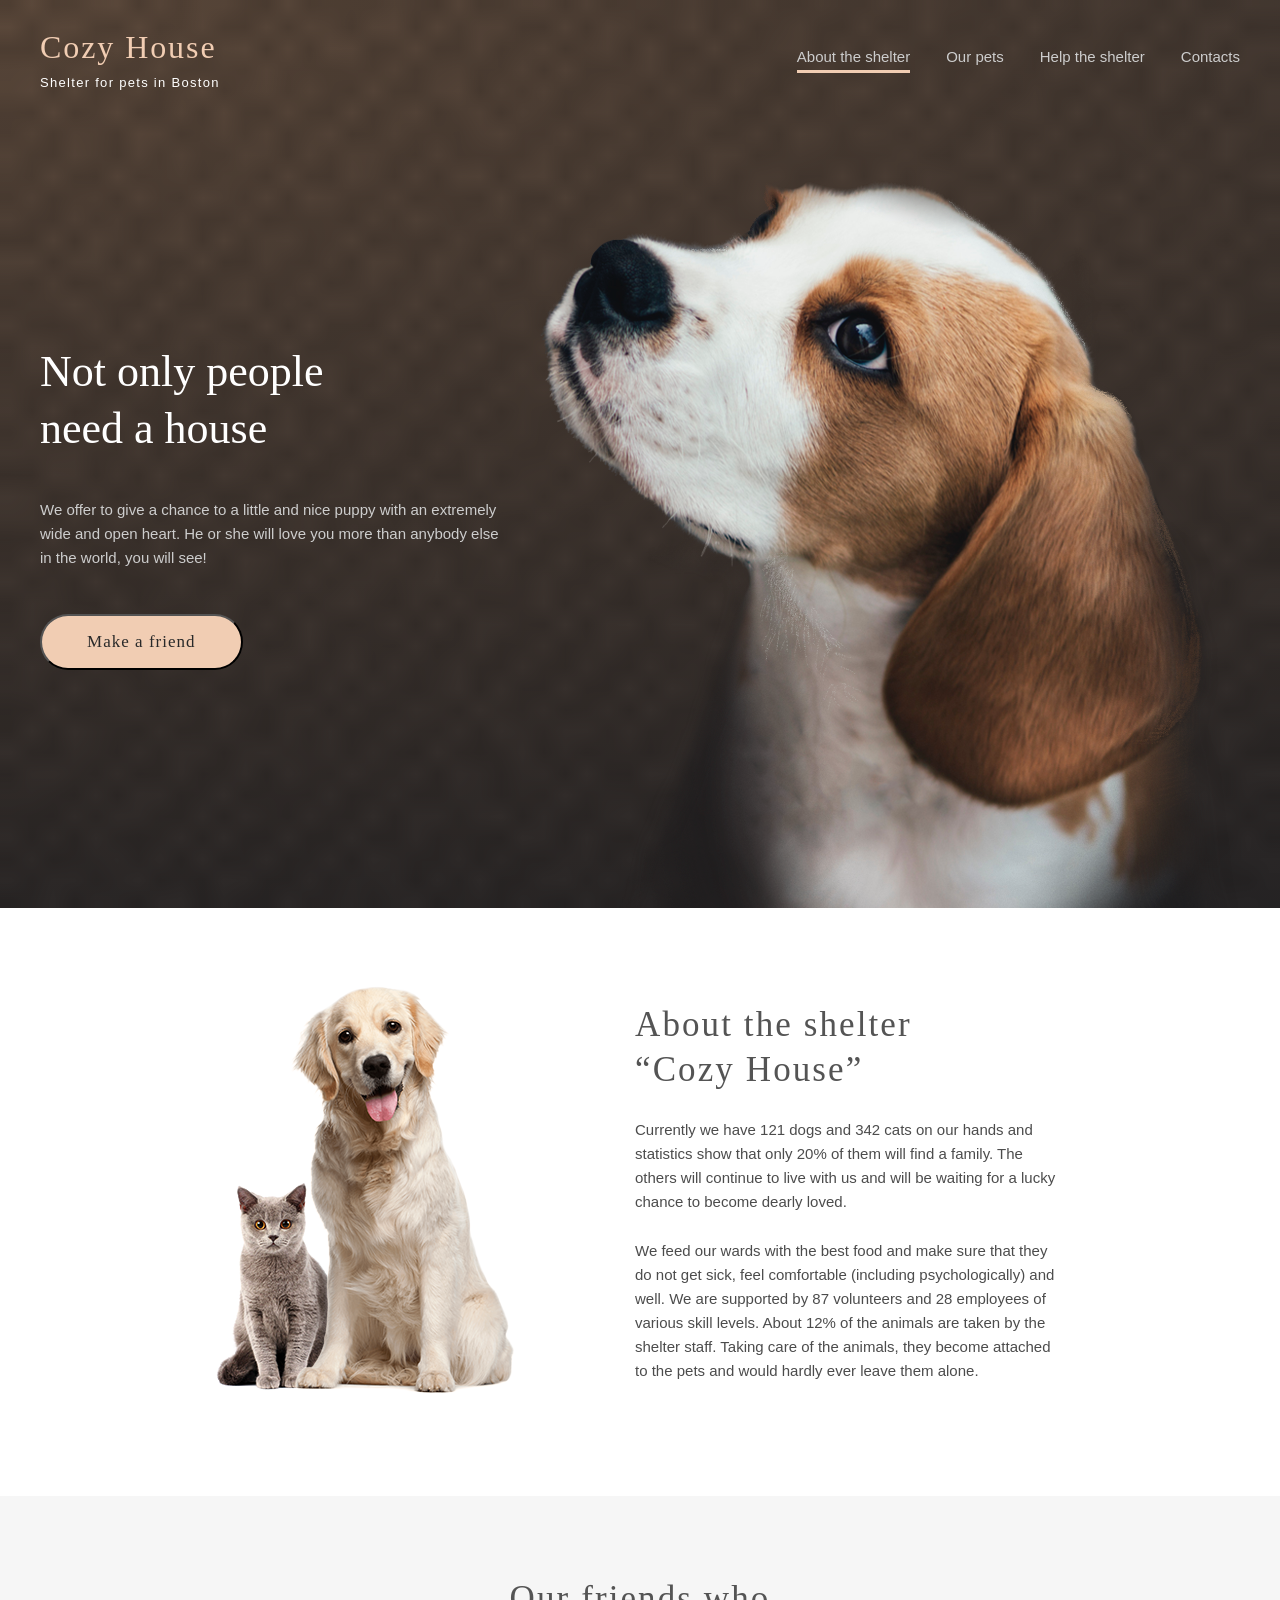
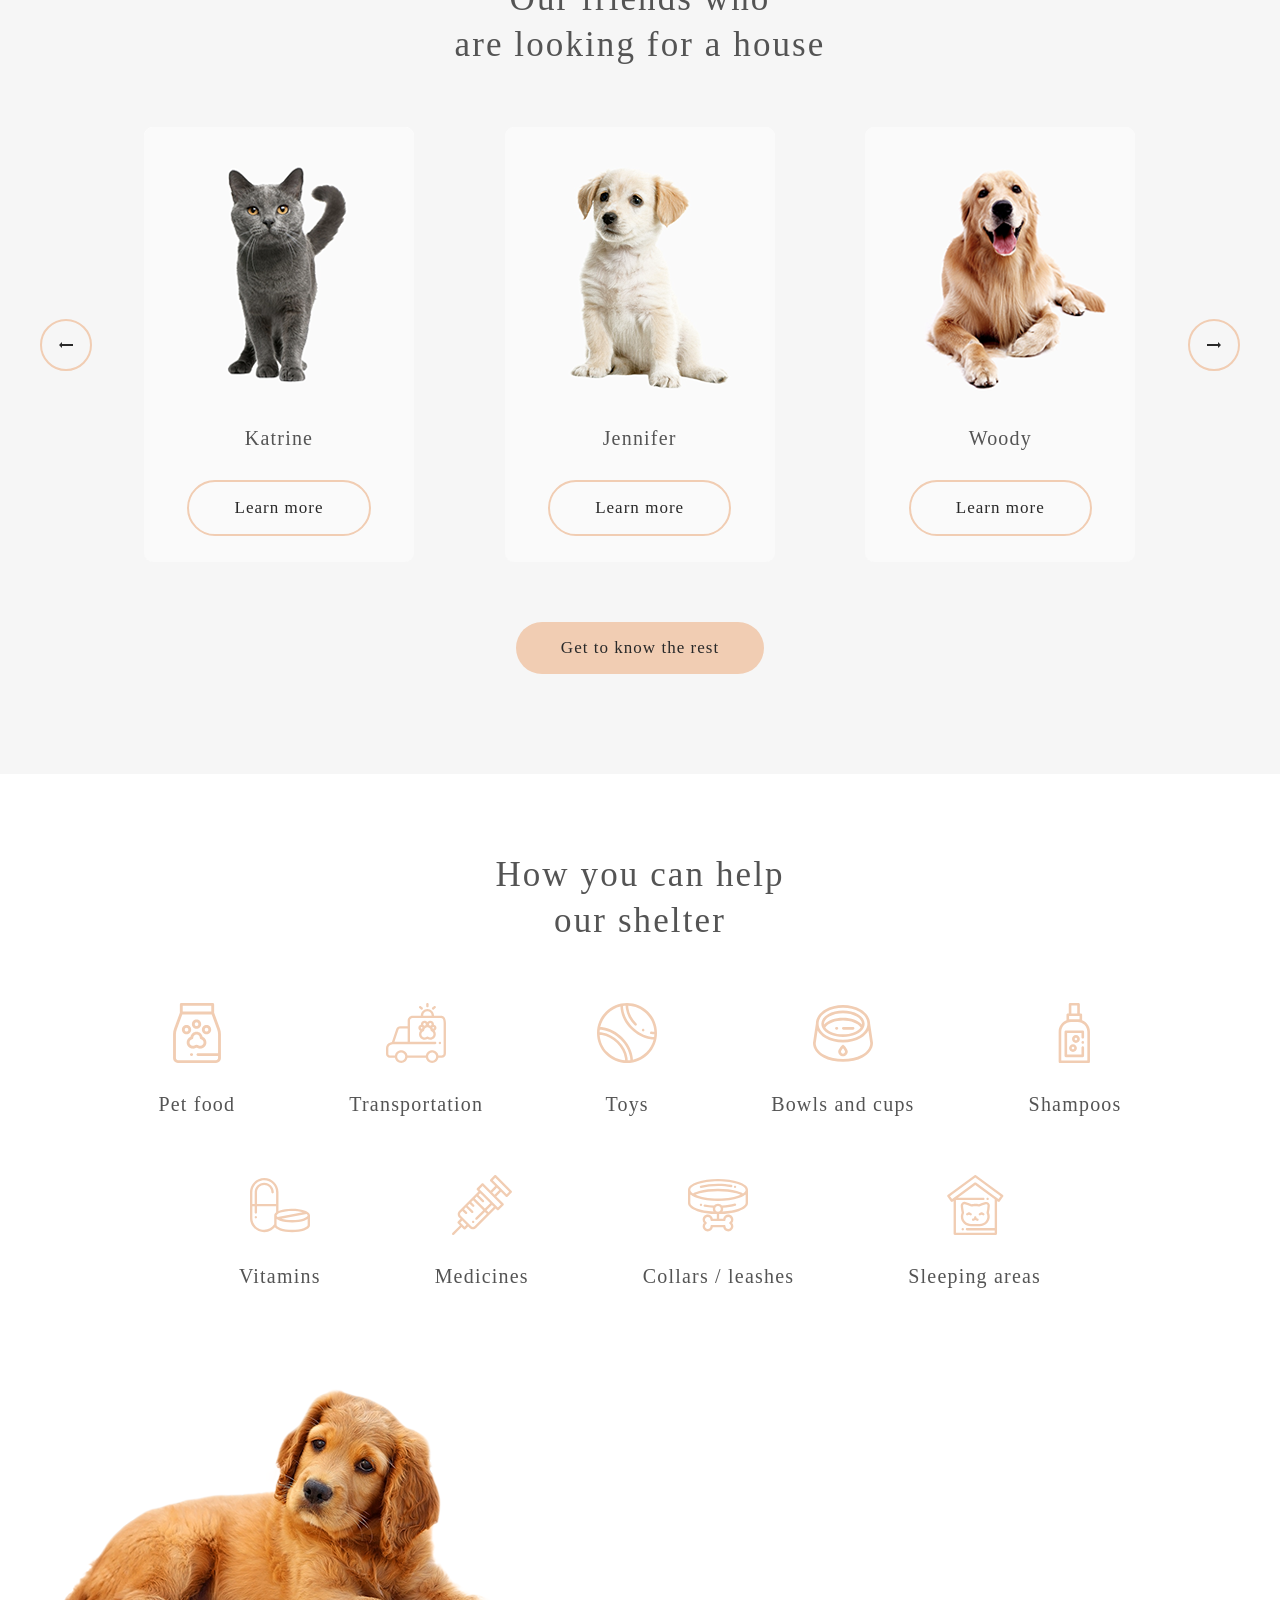
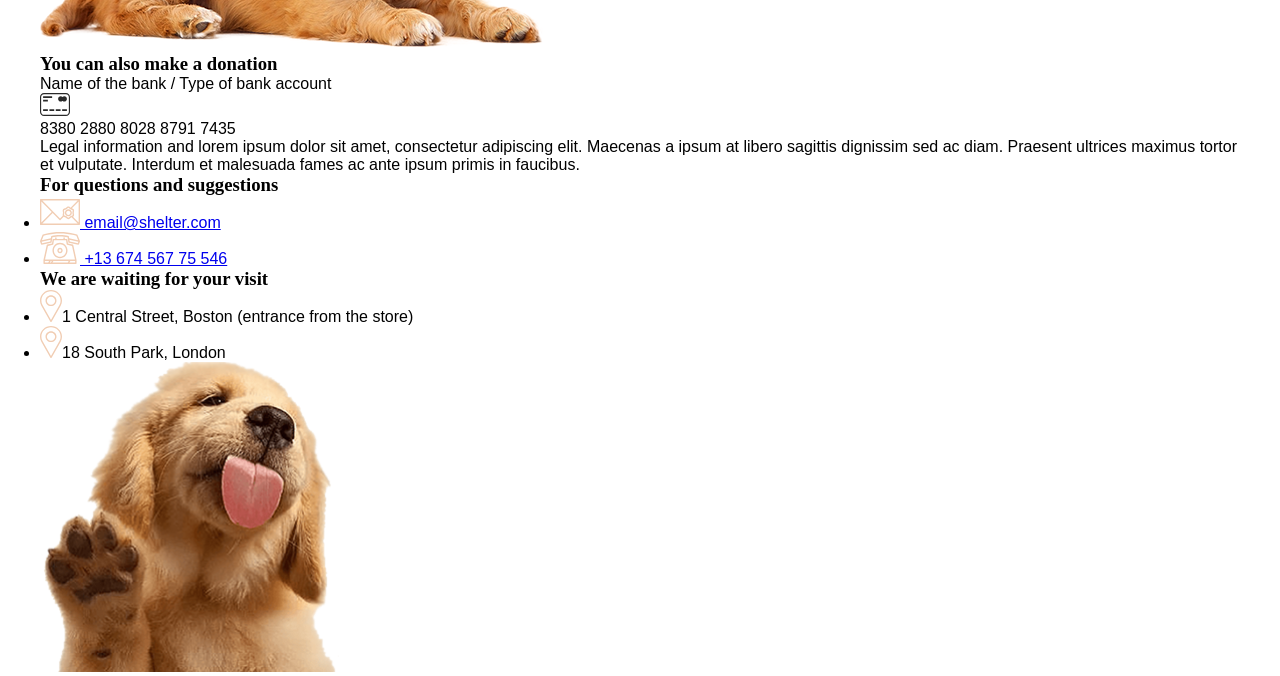
==== shelter/index.html @ 481d8d85 "style: add help style" ====
<!DOCTYPE html>
<html lang="en">
<head>
    <meta charset="UTF-8">
    <meta name="viewport" content="width=device-width, initial-scale=1.0">
    <link rel="stylesheet" href="styles/main.css">
    <title>Shelter</title>
</head>
<body>
    <main class="main">
        <section class="hero" id="hero">
            <header class="header">
                <div class="container">
                    <nav class="menu">
                        <div class="menu__container">
                            <div class="logo__container">
                                <p class="logo__title">Cozy House</p>
                                <p class="logo__subtitle">Shelter for pets in Boston</p>
                            </div>
                            <ul class="menu__list">
                                <li><a href="#about" class="menu__list-active">About the shelter</a></li>
                                <li><a href="pets.html">Our pets</a></li>
                                <li><a href="#help">Help the shelter</a></li>
                                <li><a href="#contacts">Contacts</a></li>
                            </ul>
                        </div>
                    </nav>
                </div>
            </header>
            <div class="container">
                <div class="hero__content">
                    <div class="hero__description">
                        <div class="hero__wrapper">
                            <h1 class="hero__title">Not only people need a house</h1>
                            <p class="hero__subheading">We offer to give a chance to a little and nice puppy with an extremely wide and open heart. 
                                He or she will love you more than anybody else in the world, you will see!
                            </p>
                            <button class="btn btn__primary btn__hero">Make a friend</button>
                        </div>
                    </div>
                    <div class="hero__img-container">
                            <img src="assets/start-screen-puppy.png" alt="Puppy">
                    </div>
                </div>
            </div>
        </section>
        <section class="about" id="about">
            <div class="container">
                <div class="about__content">
                        <div class="about__image-container">
                            <img src="assets/about-pets.png" alt="About the shelter" class="about__image">
                        </div>
                        <div class="about__text-container">
                            <h2 class="about__title">About the shelter “Cozy House”</h2>
                            <p class="about__subheading">Currently we have 121 dogs and 342 cats on our hands and statistics show that only 20% of them will find a family. 
                                The others will continue to live with us and will be waiting for a lucky chance to become dearly loved.
                            </p>
                            <p class="about__subheading">We feed our wards with the best food and make sure that they do not get sick, feel comfortable (including psychologically) and well. We are supported by 87 volunteers and 28 employees of various skill levels. About 12% of the animals are taken by the shelter staff. 
                                Taking care of the animals, they become attached to the pets and would hardly ever leave them alone.
                            </p>
                        </div>
                </div>
            </div>
        </section>
        <section class="pets" id="pets">
            <div class="container">
                <div class="pets__content">
                    <h2 class="pets__title">Our friends who <br> are looking for a house</h2>
                    <div class="pets__slider">
                        <button class="pagination_btn pagination_btn--prev" type="button" aria-label="Previous">
                            <svg width="14" height="6" viewBox="0 0 14 6" fill="none" xmlns="http://www.w3.org/2000/svg">
                                <path d="M14 2V4H3V6L0 3L3 0V2H14Z" fill="currentColor"/>
                            </svg>
                        </button>
                        <div class="cards">
                            <a href="#" class="card">
                                <img src="assets/pets-katrine.png" alt="Cat 1" class="card__image">
                                <p class="card__name">Katrine</p>
                                <span class="btn btn__secondary">Learn more</span>
                            </a>
                            <a href="#" class="card">
                                <img src="assets/pets-jennifer.png" alt="Dog 1" class="card__image">
                                <p class="card__name">Jennifer</p>
                                <span class="btn btn__secondary">Learn more</span>
                            </a>
                            <a href="#" class="card">
                                <img src="assets/pets-woody.png" alt="Dog 2" class="card__image">
                                <p class="card__name">Woody</p>
                                <span class="btn btn__secondary">Learn more</span>
                            </a>
                        </div> 
                        <button class="pagination_btn pagination_btn--next" type="button" aria-label="Next">
                            <svg width="14" height="6" viewBox="0 0 14 6" fill="none" xmlns="http://www.w3.org/2000/svg" style="transform: rotate(180deg);">
                                <path d="M14 2V4H3V6L0 3L3 0V2H14Z" fill="currentColor"/>
                            </svg>
                        </button>
                    </div>
                    <a class="btn btn__primary" href="pets.html">Get to know the rest</a>
                </div>
            </div>
        </section>
        <section class="help" id="help">
            <div class="container">
                <h2 class="help__title">How you can help our shelter</h2>
                <ul class="help__list">
                    <li class="help__icons-item">
                        <img src="assets/icons/icon-pet-food.svg" alt="" class="help_icon">
                        <p class="icon__text">Pet food</p>
                    </li>
                    <li class="help__icons-item">
                        <img src="assets/icons/icon-transportation.svg" alt="" class="help_icon">
                        <p class="icon__text">Transportation</p>
                    </li>
                    <li class="help__icons-item">
                        <img src="assets/icons/icon-toys.svg" alt="" class="help_icon">
                        <p class="icon__text">Toys</p>
                    </li>
                    <li class="help__icons-item">
                        <img src="assets/icons/icon-bowls-and-cups.svg" alt="" class="help_icon">
                        <p class="icon__text">Bowls and cups</p>
                    </li>
                    <li class="help__icons-item">
                        <img src="assets/icons/icon-shampoos.svg" alt="" class="help_icon">
                        <p class="icon__text">Shampoos</p>
                    </li>
                    <li class="help__icons-item">
                        <img src="assets/icons/icon-vitamins.svg" alt="" class="help_icon">
                        <p class="icon__text">Vitamins</p>
                    </li>
                    <li class="help__icons-item">
                        <img src="assets/icons/icon-medicines.svg" alt="" class="help_icon">
                        <p class="icon__text">Medicines</p>
                    </li>
                    <li class="help__icons-item">
                        <img src="assets/icons/icon-collars-leashes.svg" alt="" class="help_icon">
                        <p class="icon__text">Collars / leashes</p>
                    </li>
                    <li class="help__icons-item">
                        <img src="assets/icons/icon-sleeping-area.svg" alt="" class="help_icon">
                        <p class="icon__text">Sleeping areas</p>
                    </li>
                </ul>
            </div>
        </section>
        <section class="donation" id="donation">
            <div class="container">
                <div class="donation__img-container">
                        <img src="assets/donation-dog.png" alt="Donation dog" class="donation__image">
                </div>
                <div class="donation__content">
                    <h3 class="donation__title">You can also make a donation</h3>
                    <p class="donation__subheading">Name of the bank / Type of bank account</p>
                    <div class="credit-card">
                        <img src="assets/icons/credit-card.svg" alt="Credit card icon" class="credit-card__image">
                        <p class="credit-card__num">8380 2880 8028 8791 7435</p>
                    </div>
                    <p class="legal-information">Legal information and lorem ipsum dolor sit amet, consectetur adipiscing elit. Maecenas a ipsum at libero sagittis dignissim sed ac diam. Praesent ultrices maximus tortor et vulputate. Interdum et malesuada fames ac ante ipsum primis in faucibus.</p>
                </div>
            </div>
        </section>
    </main>
    <footer class="footer" id="contacts">
        <div class="container">
            <div class="footer__content">
                <div class="footer__contacts">
                    <h3 class="footer__contacts-title">For questions and suggestions</h3>
                    <ul class="contact__list">
                        <li class="contact__item">
                            <a href="mailto:email@shelter.com">
                                <img src="assets/icons/icon-email.svg" alt="Email icon" class="email__icon">
                                email@shelter.com</a>
                        </li>
                        <li class="contact__item">
                            <a href="tel:+136745677554">
                                <img src="assets/icons/icon-phone.svg" alt="Phone icon" class="phone__icon">
                                +13 674 567 75 546</a>
                        </li>
                    </ul>
                </div>
                <div class="footer__location">
                    <h3 class="footer__title-location">We are waiting for your visit</h3>
                    <ul class="location__list">
                        <li class="location__item">
                            <img src="assets/icons/icon-marker.svg" alt="Location icon" class="location__icon">1 Central Street, Boston (entrance from the store)
                        </li>
                        <li class="location__item">
                            <img src="assets/icons/icon-marker.svg" alt="Location icon" class="location__icon">18 South Park, London
                        </li>
                    </ul>
                </div>
                <div class="footer__image-container">
                    <img src="assets/footer-puppy.png" alt="Puppy image" class="footer__image">
                </div>
            </div>
        </div>
    </footer>
</body>
</html>
---- shelter/styles/main.css ----
:root {
    --color-dark-3xl: #292929;
    --color-dark-l: #545454;
    --color-dark-m: #828282;
    --color-dark-s: #CDCDCD;
    --color-dark-xl: #4C4C4C;
    --color-light-l: #F6F6F6;
    --color-light-s: #FAFAFA;
    --color-light-xl: #FFFFFF;
    --color-primary: #F1CDB3;
    --footer-gradient-background: url(<path-to-image>) lightgray 0% 0% / 110.00000238418579px 110.00000238418579px repeat, radial-gradient(549.89% 73.65% at 5.73% 50%, #513D2F 0%, #1A1A1C 100%), #211F20;
    --start-screen-gradient-background: radial-gradient(237.5% 111.8% at 0% 0%, #5B483A 0%, #262425 100%);
}
html {
    box-sizing: border-box;
    scroll-behavior: smooth;
}
*, *::before, *::after {
    box-sizing: inherit;
    
}
body {
    margin: 0;
    padding: 0;
    font-family: Georgia, Arial, Helvetica, sans-serif;
    font-weight: 400;
}
.visually-hidden {
    display: none;
}
h1, h2, h3, p, ul {
    padding: 0;
    margin: 0;
}
h1, h2, h3 {
    font-family: Georgia, 'Times New Roman', Times, serif;
}
h1 {
    color: var(--color-light-xl, #FFF);
    font-size: 44px;
    font-style: normal;
    font-weight: 400;
    line-height: 130%; /* 57.2px */
}
h2 {
    color: var(--color-dark-l, #545454);
    font-size: 35px;
    font-style: normal;
    font-weight: 400;
    line-height: 130%; /* 45.5px */
    letter-spacing: 2.1px;
}
p {
    font-family: Arial, Helvetica, sans-serif;
}
a:hover {
    cursor: pointer;
}
.container {
    max-width: 1200px;
    width: 100%;
    padding: 0;
    margin: 0 auto;
}
.header {
    padding-top: 30px;
    display: flex;
    justify-content: space-between;
    align-items: center;
}
.menu__container {
    display: flex;
    align-items: center;
    justify-content: space-between;
    max-width: 1200px;
}
.logo__title {
    color: var(--color-primary, #F1CDB3);
    font-family: Georgia;
    font-size: 32px;
    font-style: normal;
    font-weight: 400;
    line-height: 110%; /* 35.2px */
    letter-spacing: 1.92px;
    padding-bottom: 10px;
}
.logo__subtitle {
    color: var(--color-light-xl, #FFF);
    font-family: Arial;
    font-size: 13px;
    font-style: normal;
    font-weight: 400;
    line-height: normal;
    letter-spacing: 1.3px;
}
.menu__list {
    display: flex;
    justify-content: space-between;
    list-style: none;
    gap: 36px;
}
.menu__list a {
    display: inline-block;
    font-family: Arial, sans-serif;
    font-size: 15px;
    font-weight: 400;
    line-height: 160%;
    color: var(--color-dark-s);
    text-decoration: none;
    border-bottom: 3px solid transparent;
    transition: color 0.3s;
}
.menu__list a:hover {
    color: #fafafa;
    cursor: pointer;
}
.menu__list-active {
    border-bottom: 3px solid transparent;
    pointer-events: none;
    cursor: default;
}
.menu__list-active::after {
    content: "";
    display: block;
    width: 100%;
    height: 3px;
    margin-top: 1px;
    background-color: var(--color-primary);
}
/* Hero */
.hero {
    height: 908px;
    margin: 0 auto;
    overflow: hidden;
    background: url("../assets/noise_transparent.png"), var(--start-screen-gradient-background, #211F20);
    background-blend-mode: overlay;
    background-repeat: no-repeat, no-repeat;
    background-position: center, center;
    background-size: cover, cover;
}
.hero__description {
    margin-top: 253px;
    display: flex;
    flex-direction: column;
}
.hero__title {
    max-width: 310px;
    width: 100%;
    margin-bottom: 40px;
}
.hero__subheading {
    color: var(--color-dark-s, #CDCDCD);
    font-size: 15px;
    font-style: normal;
    font-weight: 400;
    line-height: 160%; /* 24px */
    max-width: 460px;
    width: 100%;
    margin-bottom: 44px;
}
.hero__content {
    display: flex;
    flex-direction: row;
}
.btn__primary {
    display: flex;
    padding: 15px 45px;
    flex-direction: column;
    align-items: center;
    gap: 10px;
    border-radius: 100px;
    background: var(--color-primary);
    color: var(--color-dark-3xl);
    outline: none;
    font-family: Georgia;
    font-size: 17px;
    font-style: normal;
    font-weight: 400;
    line-height: 130%; /* 22.1px */
    letter-spacing: 1.02px;
    text-decoration: none;
}
.btn__primary:hover {
    outline: 2px solid #F1CDB3;
    background: var(--color-light-l);
}
.hero__img-container {
    margin-top: 90px;
    padding-left: 40px;
}
/* About */
.about {
    display: flex;
    padding: 80px 40px 100px 40px;
    justify-content: center;
    align-items: center;
    background: var(--color-light-xl, #FFF);
}
.about__content {
    display: flex;
    height: 408px;
    padding: 0 175px;
    justify-content: center;
    align-items: center;
    gap: 120px;
}
.about__text-container {
    display: flex;
    max-width: 430px;
    width: 100%;
    height: 380px;
    flex-direction: column;
    justify-content: center;
    align-items: flex-start;
    gap: 25px;
    flex-shrink: 0;
}
.about__title {
    max-width: 370px;
    width: 100%;
}
.about__subheading {
    color: var(--color-dark-xl, #4C4C4C);
    font-size: 15px;
    font-style: normal;
    font-weight: 400;
    line-height: 160%; /* 24px */
    max-width: 430px;
    width: 100%;
}
/* Pets */
.pets {
    display: flex;
    padding: 80px 40px 100px 40px;
    justify-content: center;
    align-items: center;
    background: var(--color-light-l, #F6F6F6);
}
.pets__content {
    display: flex;
    flex-direction: column;
    justify-content: center;
    align-items: center;
    gap: 60px;
}
.pets__slider {
    display: grid;
    grid-template-columns: 52px 1fr 52px;
    align-items: center;
    gap: 52px;
    max-width: 1200px;
    width: 100%;
}
.pets__title {
    max-width: 400px;
    width: 100%;
    text-align: center;
}
.cards {
    display: grid;
    grid-template-columns: repeat(3, 1fr);
    gap: 90px;
    justify-content: center;
    align-items: center;
    max-width: 1200px;
    width: 100%;
}
.card {
    display: flex;
    width: 270px;
    height: 435px;
    padding-bottom: 30px;
    flex-direction: column;
    align-items: center;
    gap: 30px;
    border-radius: 9px;
    background: var(--color-light-s, #FAFAFA);
    transition: background-color 0.3s, box-shadow 0.3s;
    text-decoration: none;
    flex-shrink: 0;
}
.card__name {
    color: var(--color-dark-l, #545454);
    text-align: center;
    font-family: Georgia;
    font-size: 20px;
    font-style: normal;
    font-weight: 400;
    line-height: normal;
    letter-spacing: 1.2px;
}
.pagination_btn {
    display: flex;
    justify-content: center;
    align-items: center;
    width: 52px;
    height: 52px;
    padding: 0;
    border: 2px solid var(--color-primary);
    border-radius: 50%;
    background-color: transparent;
    color: var(--color-dark-3xl);
    cursor: pointer;
    transition: background-color 0.3s ease-in, border-color 0.3s ease-in, color 0.3s ease-in;
}
.pagination_btn:disabled {
    border-color: var(--color-dark-s);
    color: var(--color-dark-s);
    cursor: default;
}
.pagination_btn:hover:not(:disabled) {
    color: var(--color-dark-s);
    border-color: var(--color-dark-s);
}
.btn__secondary {
    display: flex;
    padding: 15px 45px;
    flex-direction: column;
    align-items: center;
    gap: 10px;
    border-radius: 100px;
    border: 2px solid #F1CDB3;
    color: var(--color-dark-3xl);
    font-family: Georgia;
    font-size: 17px;
    font-style: normal;
    font-weight: 400;
    line-height: 130%; /* 22.1px */
    letter-spacing: 1.02px;
}
.btn__secondary:hover {
    background: var(--color-primary-light, #FDDCC4);
}
/* Help */
.help {
    display: flex;
    padding: 28px 40px 100px 40px;
    justify-content: center;
    align-items: center;
}
/* .help__content {
    display: flex;
    flex-wrap: wrap;
    justify-content: center;
    max-width: 1040px;
    width: 100%;
    margin: 55px auto 0;
} */
.help__title {
    text-align: center;
    margin: 0 auto;
    max-width: 320px;
    width: 100%;
    margin-top:  50px;
}
.help__list {
    display: flex;
    flex-wrap: wrap;
    justify-content: center;
    column-gap: 114px;
    row-gap: 59px;
    max-width: 1040px;
    width: 100%;
    margin: 60px auto 0;
}
.help__icons-item {
    display: flex;
    flex-direction: column;
    align-items: center;
    row-gap: 30px;
}
/* .help__icons {
    display: grid;
    grid-template-columns: repeat(5, 1fr);
    column-gap: 110px;
    list-style: none;
} */

.help__icon {
    width: 60px;
    height: 60px;
}
.icon__text {
    color: var(--color-dark-l, #545454);
    text-align: center;
    font-family: Georgia;
    font-size: 20px;
    font-style: normal;
    font-weight: 400;
    line-height: 115%; /* 23px */
    letter-spacing: 1.2px;
}
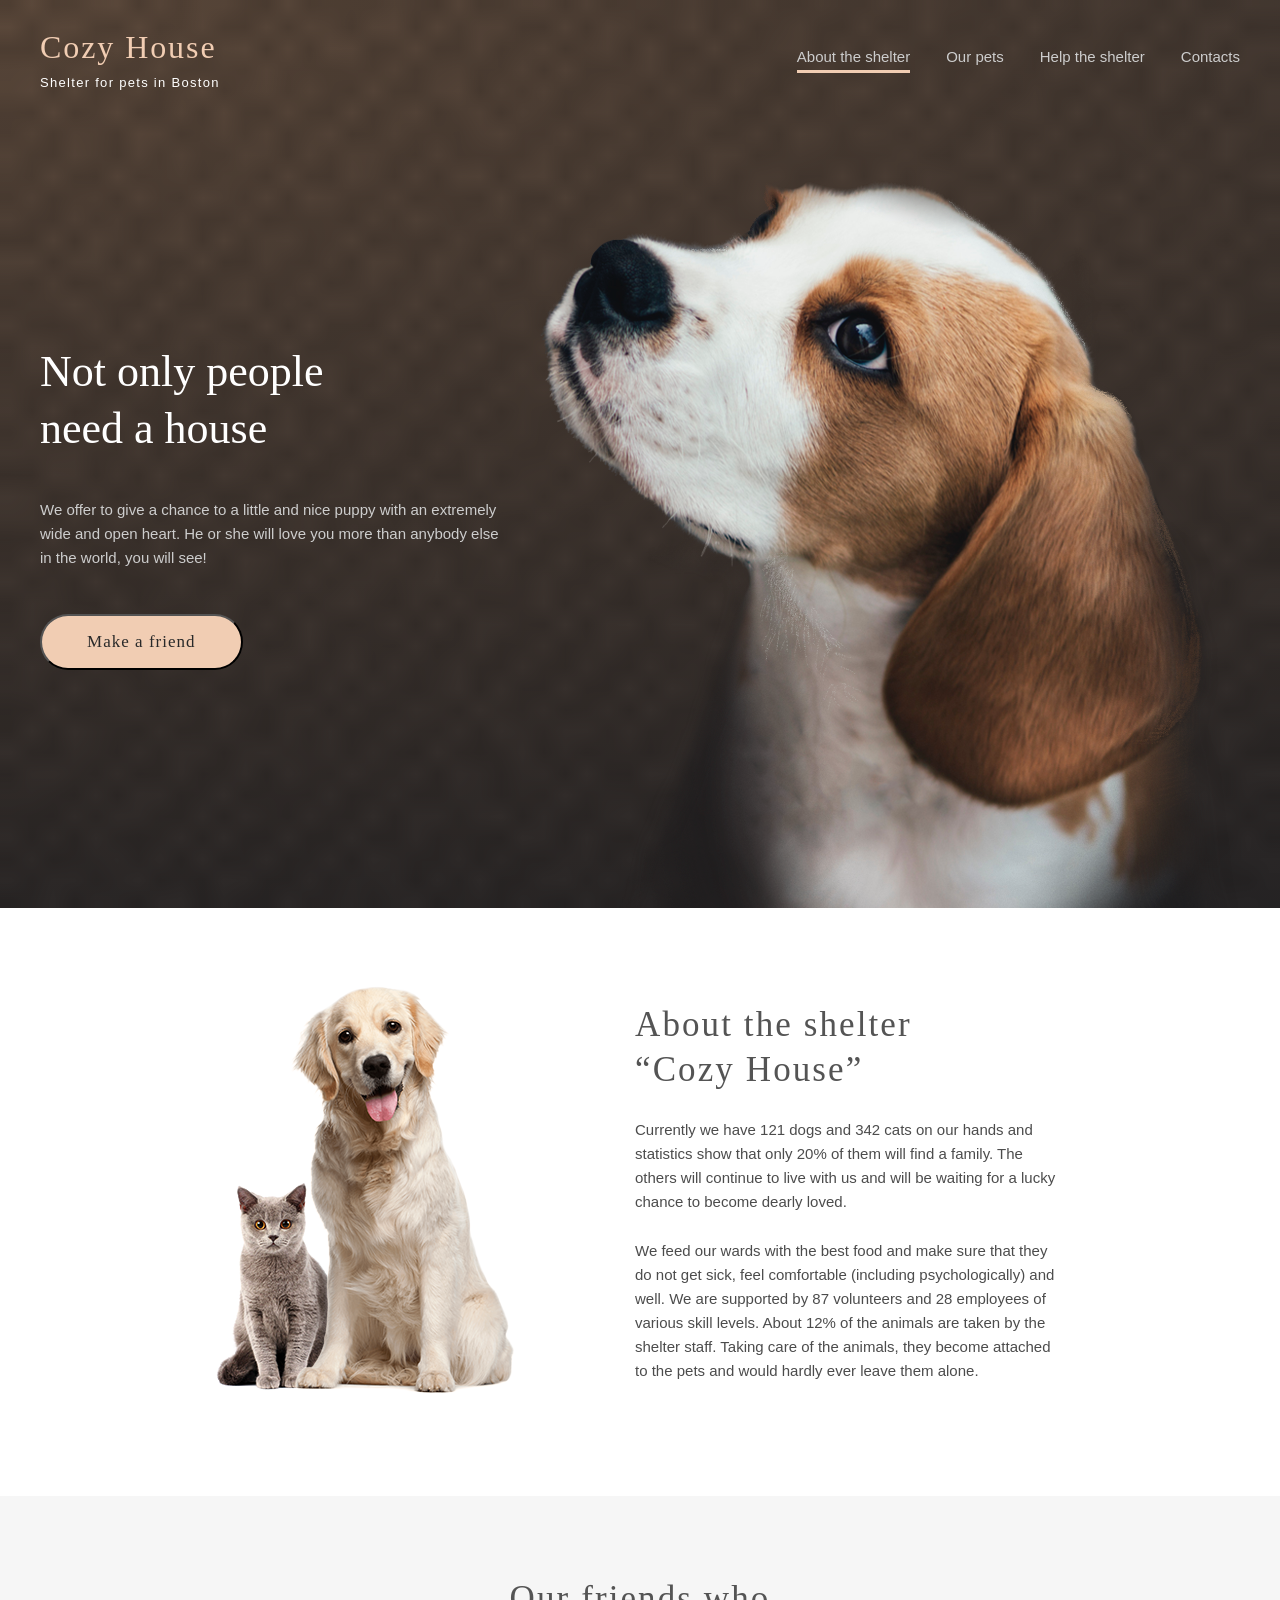
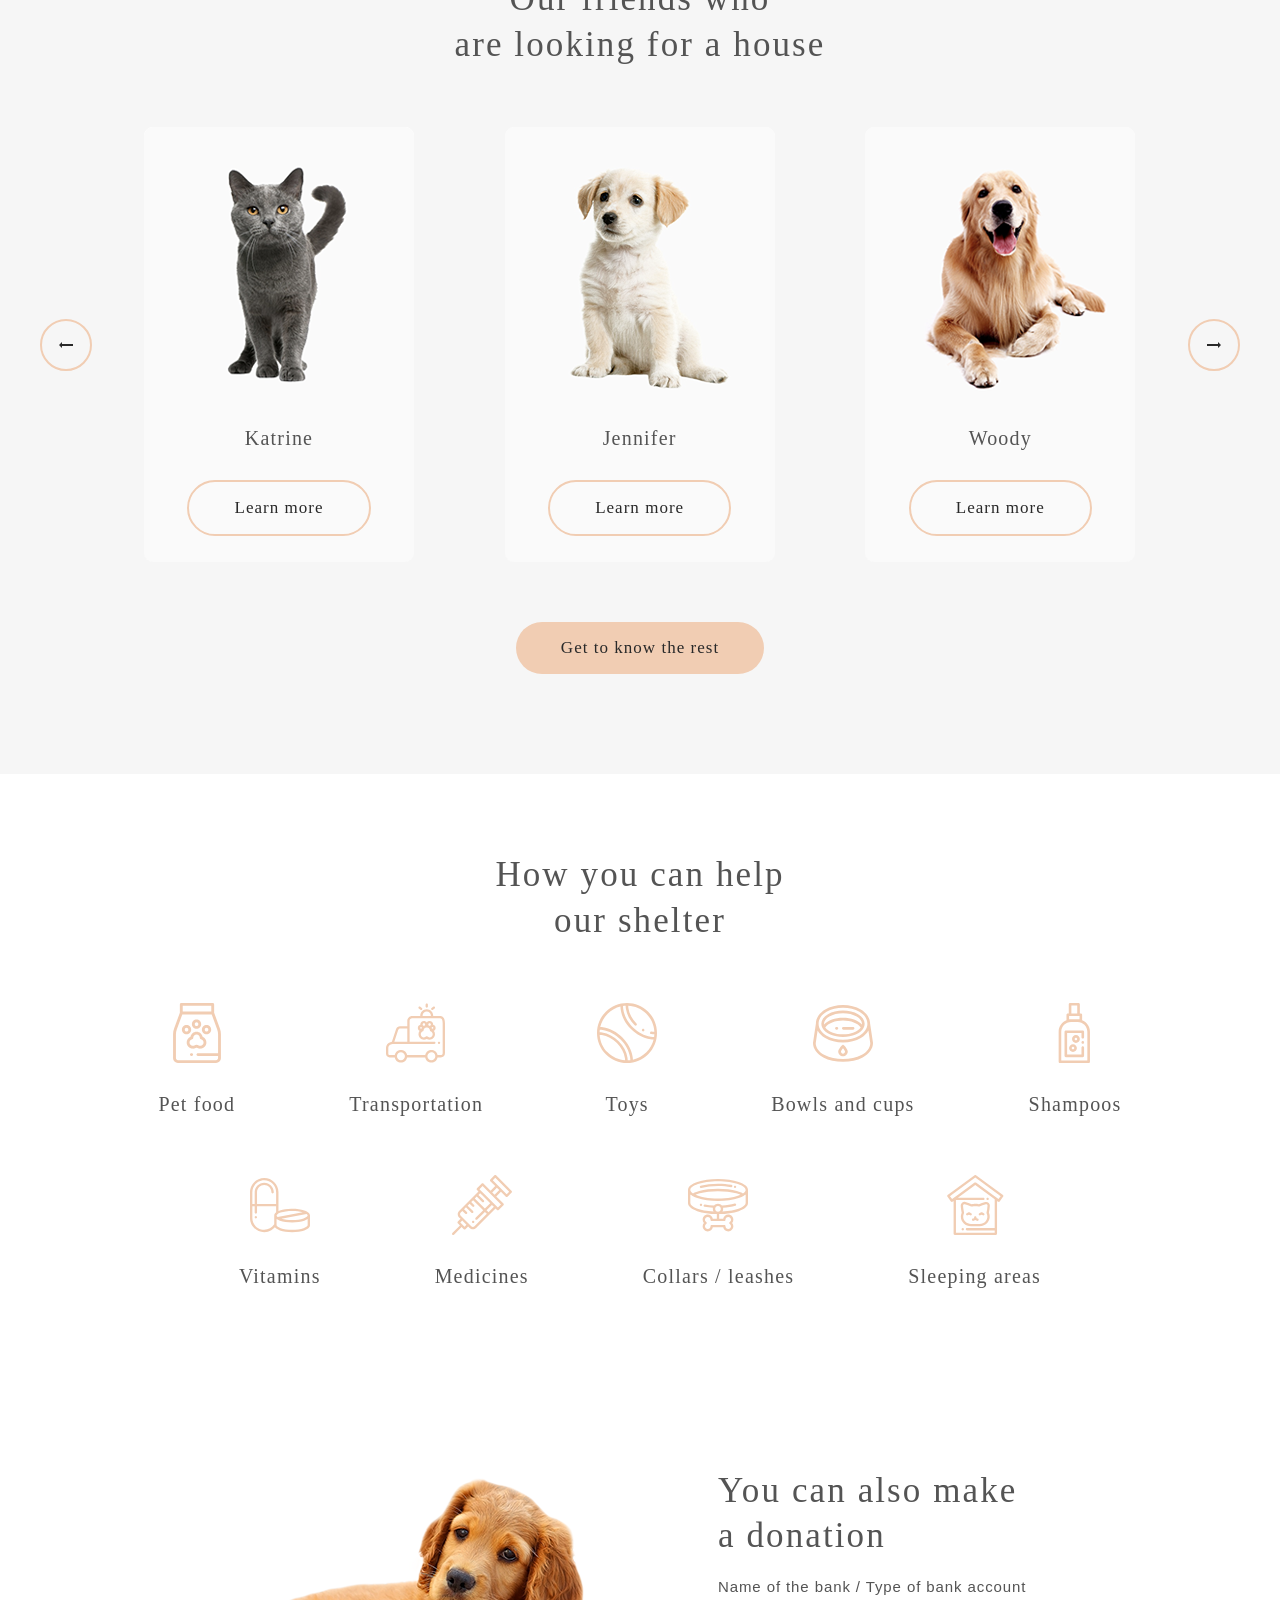
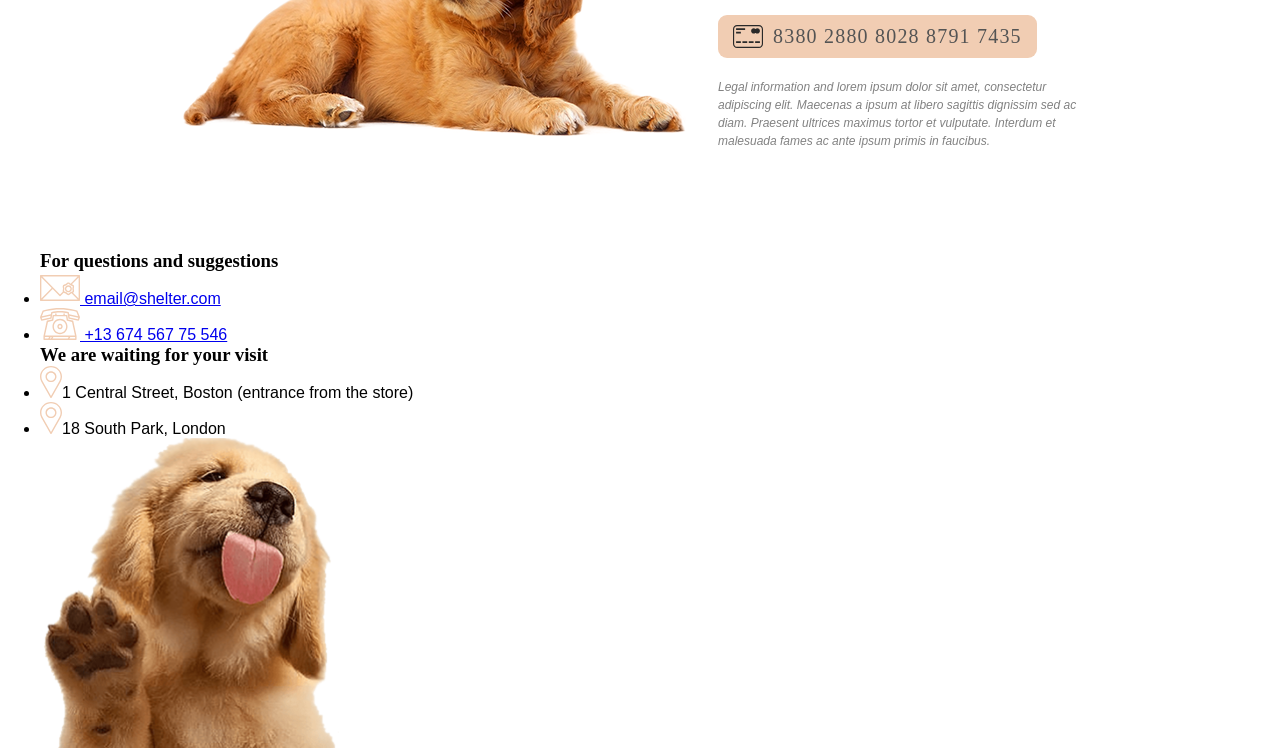
==== commit d94095bb: "style: add donation section style" ====
--- a/shelter/index.html
+++ b/shelter/index.html
@@ -144,17 +144,19 @@
         </section>
         <section class="donation" id="donation">
             <div class="container">
-                <div class="donation__img-container">
+                <div class="donation__content">
+                    <div class="donation__img-container">
                         <img src="assets/donation-dog.png" alt="Donation dog" class="donation__image">
-                </div>
-                <div class="donation__content">
-                    <h3 class="donation__title">You can also make a donation</h3>
-                    <p class="donation__subheading">Name of the bank / Type of bank account</p>
-                    <div class="credit-card">
-                        <img src="assets/icons/credit-card.svg" alt="Credit card icon" class="credit-card__image">
-                        <p class="credit-card__num">8380 2880 8028 8791 7435</p>
-                    </div>
-                    <p class="legal-information">Legal information and lorem ipsum dolor sit amet, consectetur adipiscing elit. Maecenas a ipsum at libero sagittis dignissim sed ac diam. Praesent ultrices maximus tortor et vulputate. Interdum et malesuada fames ac ante ipsum primis in faucibus.</p>
+                    </div>
+                    <div class="donation__description">
+                        <h2 class="donation__title">You can also make a donation</h2>
+                        <p class="donation__subheading">Name of the bank / Type of bank account</p>
+                        <div class="credit-card">
+                            <img src="assets/icons/credit-card.svg" alt="Credit card icon" class="credit-card__image">
+                            <p class="credit-card__num">8380 2880 8028 8791 7435</p>
+                        </div>
+                        <p class="legal-information">Legal information and lorem ipsum dolor sit amet, consectetur adipiscing elit. Maecenas a ipsum at libero sagittis dignissim sed ac diam. Praesent ultrices maximus tortor et vulputate. Interdum et malesuada fames ac ante ipsum primis in faucibus.</p>
+                    </div>
                 </div>
             </div>
         </section>
--- a/shelter/styles/main.css
+++ b/shelter/styles/main.css
@@ -338,14 +338,6 @@
     justify-content: center;
     align-items: center;
 }
-/* .help__content {
-    display: flex;
-    flex-wrap: wrap;
-    justify-content: center;
-    max-width: 1040px;
-    width: 100%;
-    margin: 55px auto 0;
-} */
 .help__title {
     text-align: center;
     margin: 0 auto;
@@ -369,14 +361,7 @@
     align-items: center;
     row-gap: 30px;
 }
-/* .help__icons {
-    display: grid;
-    grid-template-columns: repeat(5, 1fr);
-    column-gap: 110px;
-    list-style: none;
-} */
-
-.help__icon {
+.help_icon {
     width: 60px;
     height: 60px;
 }
@@ -389,4 +374,70 @@
     font-weight: 400;
     line-height: 115%; /* 23px */
     letter-spacing: 1.2px;
+}
+/* Donation */
+.donation {
+    display: flex;
+    padding: 80px 182px 100px 183px;
+    justify-content: center;
+    align-items: center;
+    background: var(--color-light-xl, #FFF)
+}
+.donation__content {
+    display: flex;
+    width: 100%;
+    height: 282px;
+    justify-content: center;
+    align-items: center;
+    gap: 30px;
+}
+.donation__description {
+    display: flex;
+    max-width: 380px;
+    width: 100%;
+    height: 282px;
+    flex-direction: column;
+    justify-content: center;
+    align-items: flex-start;
+    gap: 20px;
+}
+.donation__title {
+    max-width: 300px;
+    width: 100%;
+}
+.donation__subheading {
+    font-size: 15px;
+    font-style: normal;
+    font-weight: 400;
+    line-height: 110%; /* 16.5px */
+    letter-spacing: 0.9px;
+    color: var(--color-dark-l, #545454);
+}
+.credit-card {
+    display: flex;
+    padding: 10px 15px;
+    flex-direction: row;
+    align-items: center;
+    gap: 10px;
+    border-radius: 9px;
+    background: var(--color-primary, #F1CDB3);
+}
+.credit-card__num {
+    color: var(--color-dark-l, #545454);
+    font-family: Georgia;
+    font-size: 20px;
+    font-style: normal;
+    font-weight: 400;
+    line-height: 115%; /* 23px */
+    letter-spacing: 1.2px;
+}
+.legal-information {
+    max-width: 380px;
+    width: 100%;
+    color: var(--color-dark-m, #B2B2B2);
+    font-family: Arial;
+    font-size: 12px;
+    font-style: italic;
+    font-weight: 400;
+    line-height: 18px; /* 150% */
 }
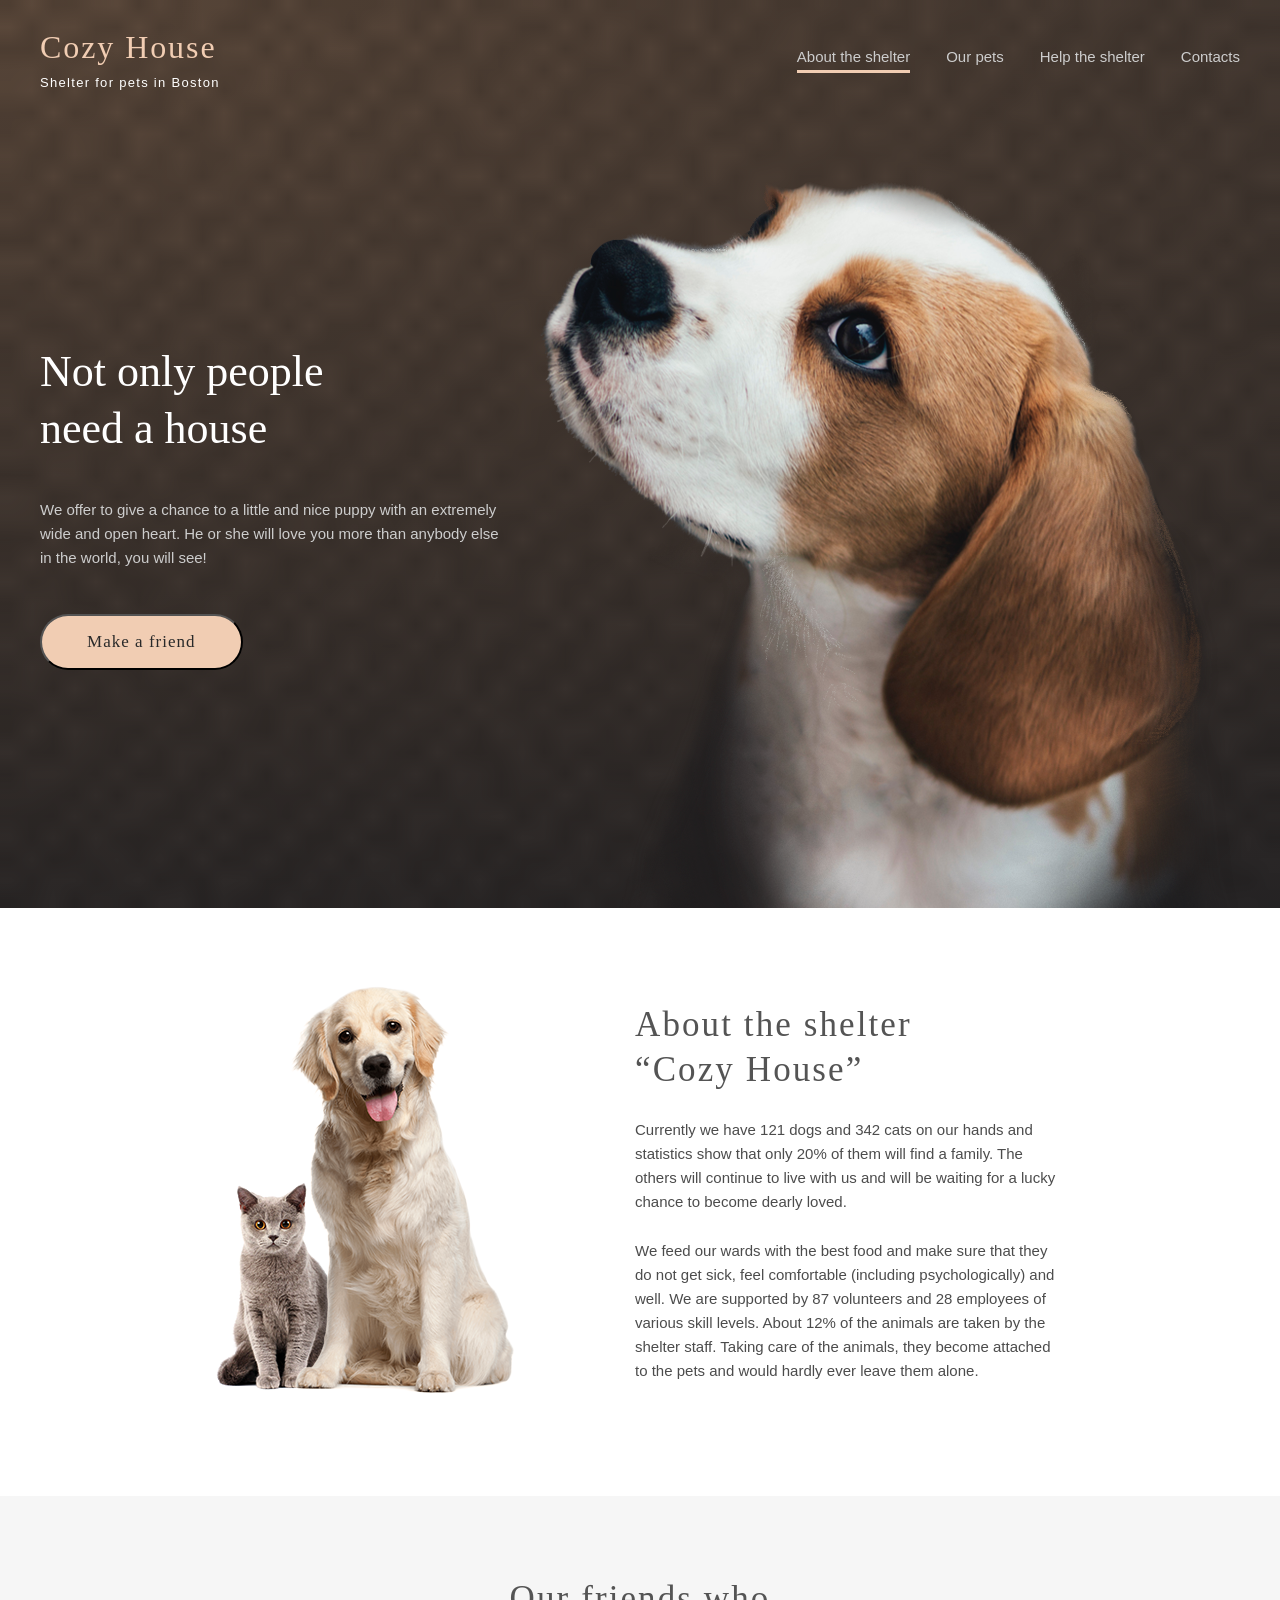
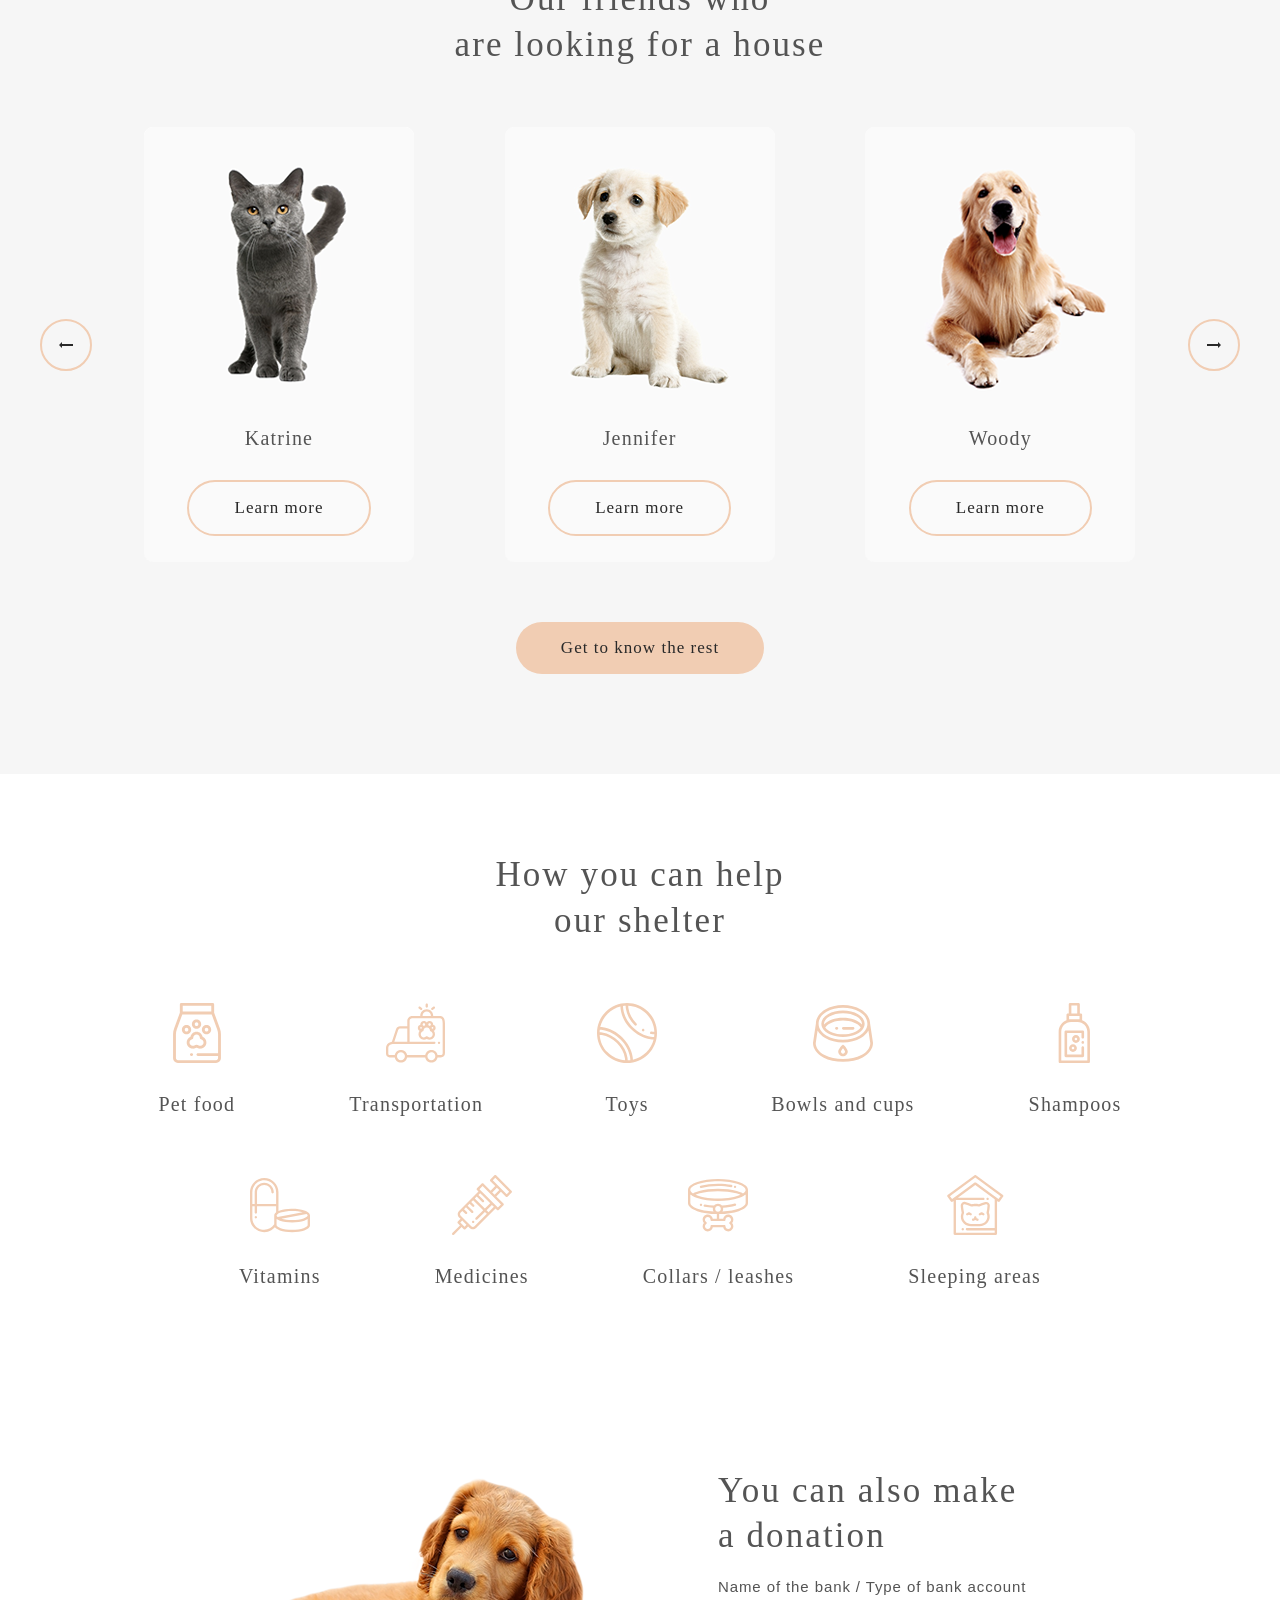
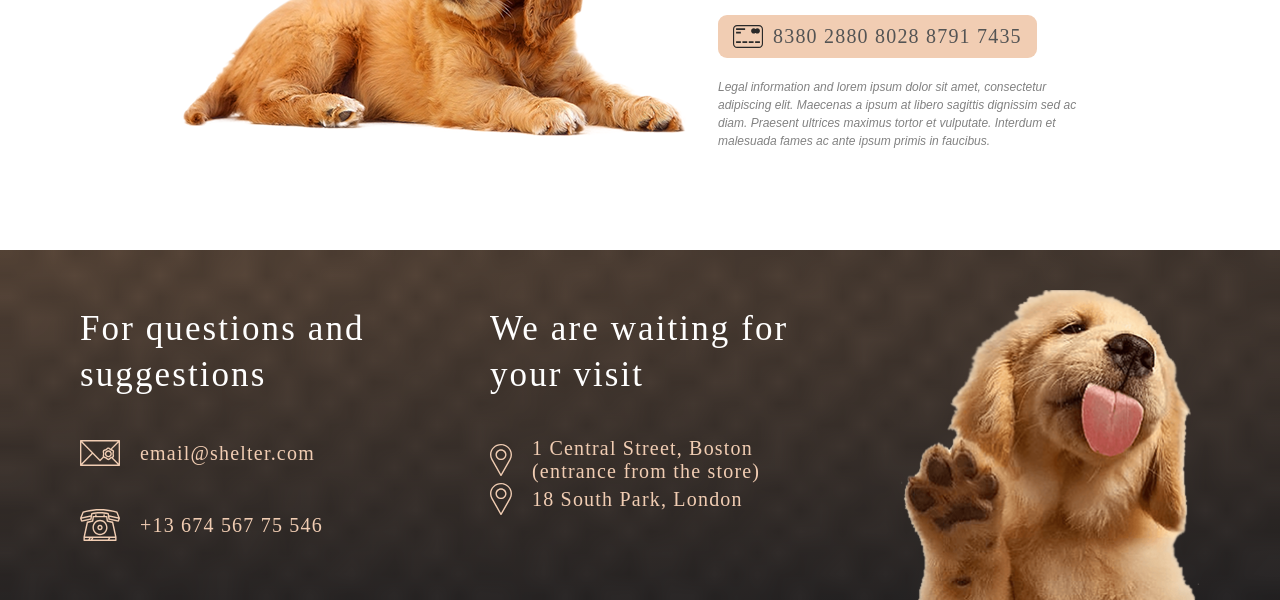
==== commit a3e9e16a: "feat: add footer links" ====
--- a/shelter/index.html
+++ b/shelter/index.html
@@ -164,29 +164,34 @@
     <footer class="footer" id="contacts">
         <div class="container">
             <div class="footer__content">
-                <div class="footer__contacts">
-                    <h3 class="footer__contacts-title">For questions and suggestions</h3>
+                <div class="footer_column">
+                    <h3 class="footer__title">For questions and suggestions</h3>
                     <ul class="contact__list">
                         <li class="contact__item">
-                            <a href="mailto:email@shelter.com">
+                            <a href="mailto:email@shelter.com" class="footer_link">
                                 <img src="assets/icons/icon-email.svg" alt="Email icon" class="email__icon">
                                 email@shelter.com</a>
                         </li>
                         <li class="contact__item">
-                            <a href="tel:+136745677554">
+                            <a href="tel:+136745677554" class="footer_link">
                                 <img src="assets/icons/icon-phone.svg" alt="Phone icon" class="phone__icon">
                                 +13 674 567 75 546</a>
                         </li>
                     </ul>
                 </div>
-                <div class="footer__location">
-                    <h3 class="footer__title-location">We are waiting for your visit</h3>
+                <div class="footer_column footer_column-locations">
+                    <h3 class="footer__title">We are waiting for your visit</h3>
                     <ul class="location__list">
-                        <li class="location__item">
-                            <img src="assets/icons/icon-marker.svg" alt="Location icon" class="location__icon">1 Central Street, Boston (entrance from the store)
-                        </li>
-                        <li class="location__item">
-                            <img src="assets/icons/icon-marker.svg" alt="Location icon" class="location__icon">18 South Park, London
+                        <li class="location__item" class="footer_link">
+                            <a href="https://maps.google.com/?q=1+Central+Street+Boston" target="_blank"" class="footer_link">
+                                <img src="assets/icons/icon-marker.svg" alt="Location icon" class="location__icon">1 Central Street, Boston (entrance from the store)
+                            </a>
+                            
+                        </li>
+                        <li class="location__item" class="footer_link">
+                            <a href="https://maps.google.com/?q=18+South+Park+London"" target="_blank"" class="footer_link">
+                                <img src="assets/icons/icon-marker.svg" alt="Location icon" class="location__icon">18 South Park, London
+                            </a>
                         </li>
                     </ul>
                 </div>
--- a/shelter/styles/main.css
+++ b/shelter/styles/main.css
@@ -53,6 +53,9 @@
 p {
     font-family: Arial, Helvetica, sans-serif;
 }
+ul {
+    list-style-type: none;
+}
 a:hover {
     cursor: pointer;
 }
@@ -440,4 +443,64 @@
     font-style: italic;
     font-weight: 400;
     line-height: 18px; /* 150% */
+}
+/* Footer */
+.footer {
+    height: 350px;
+    margin: 0 auto;
+    overflow: hidden;
+    background: url("../assets/noise_transparent.png"), var(--start-screen-gradient-background, #211F20);
+    background-blend-mode: overlay;
+    background-repeat: no-repeat, no-repeat;
+    background-position: center, center;
+    background-size: cover, cover;
+    padding-top: 40px;
+}
+.footer__content {
+    display: flex;
+    justify-content: space-between;
+    align-items: flex-start;
+    max-width: 1280px;
+    margin: 0 auto;
+    padding: 0 40px;
+}
+.footer_column {
+    display: flex;
+    flex-direction: column;
+    gap: 40px;
+    width: 302px;
+    padding-top: 16px;
+}
+.contact__list {
+    display: flex;
+    flex-direction: column;
+    gap: 40px;
+}
+footer_column-locations {
+    width: 320px;
+    gap: 32px;
+}
+.footer__title {
+    color: var(--color-light-xl, #FFF);
+    font-size: 35px;
+    font-style: normal;
+    font-weight: 400;
+    line-height: 130%; /* 45.5px */
+    letter-spacing: 2.1px;
+}
+.footer_link {
+    display: flex;
+    align-items: center;
+    gap: 20px;
+    font-family: Georgia, "Times New Roman", Times, serif;
+    font-size: 20px;
+    font-weight: 400;
+    line-height: 115%;
+    letter-spacing: 0.06em;
+    color: var(--color-primary);
+    text-decoration: none;
+    transition: color 0.3s ease-in;
+}
+.footer_link:hover {
+    color: var(--color-primary-light);
 }
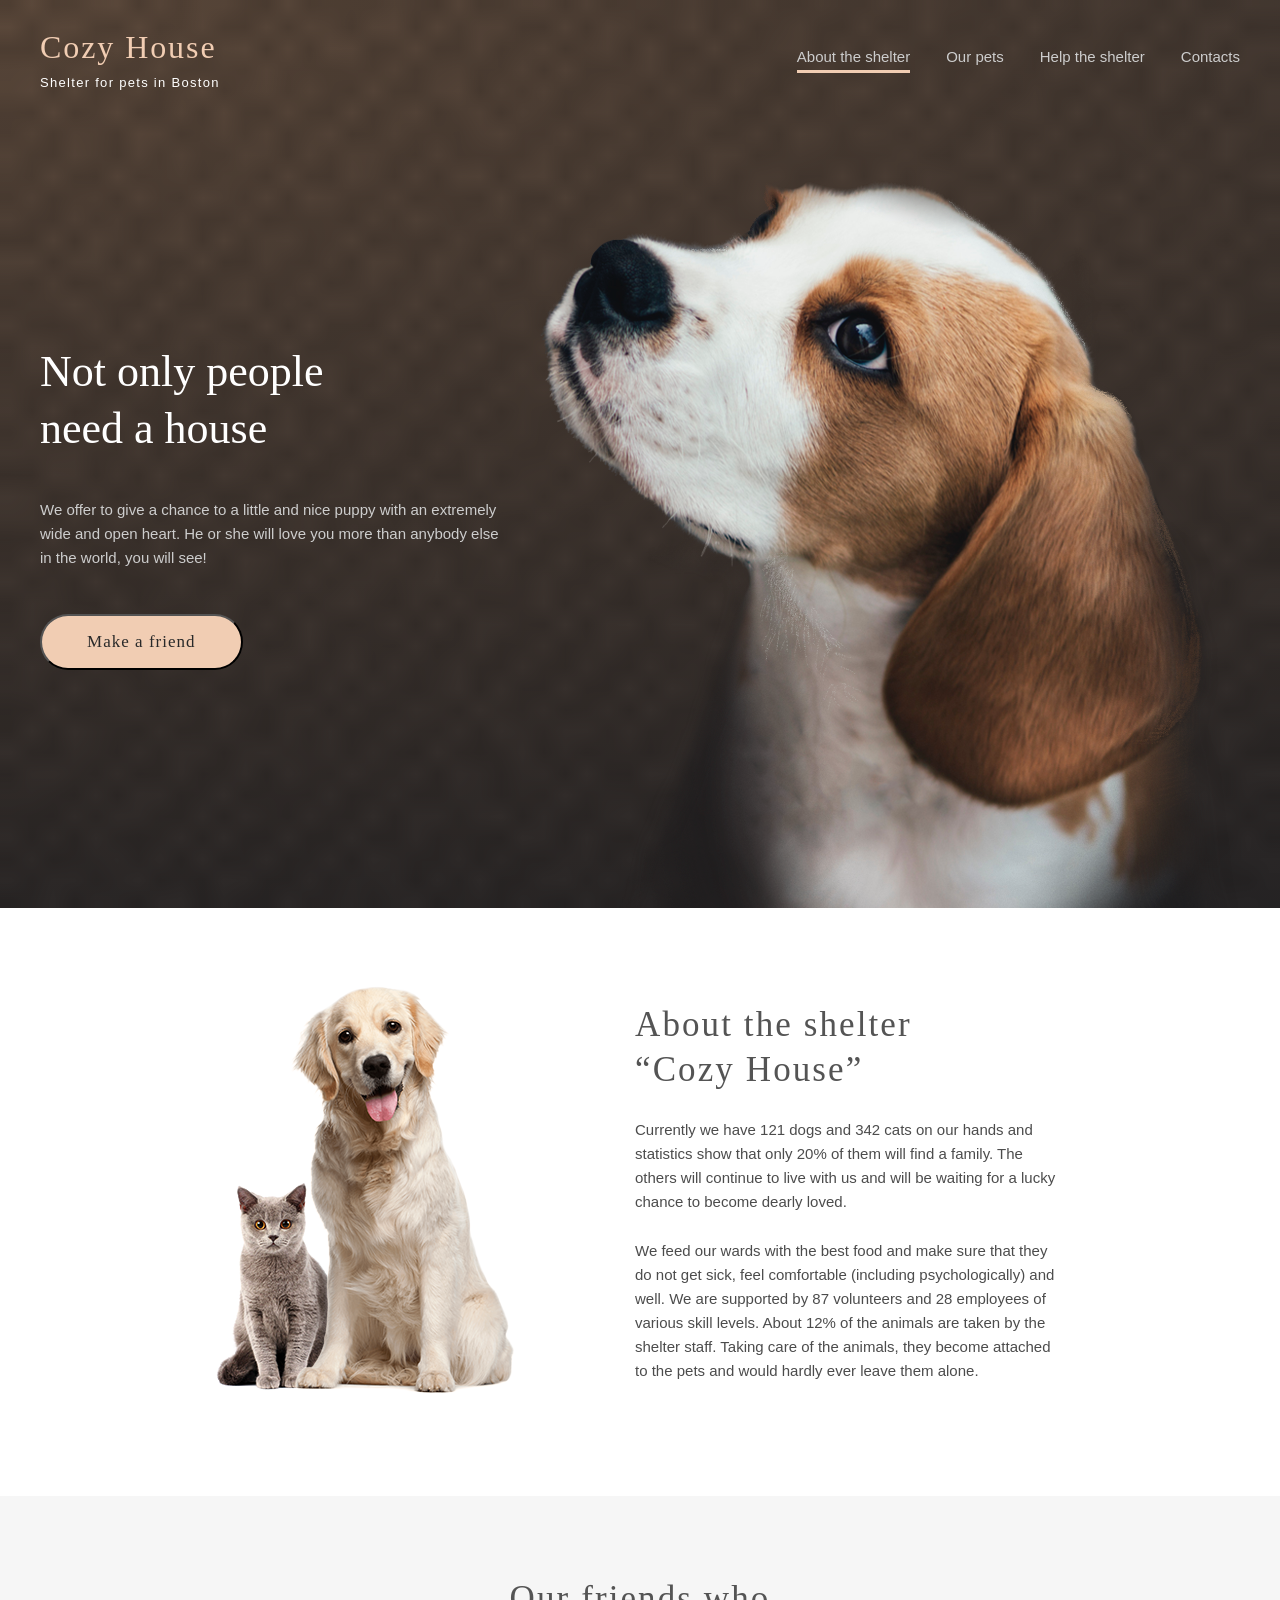
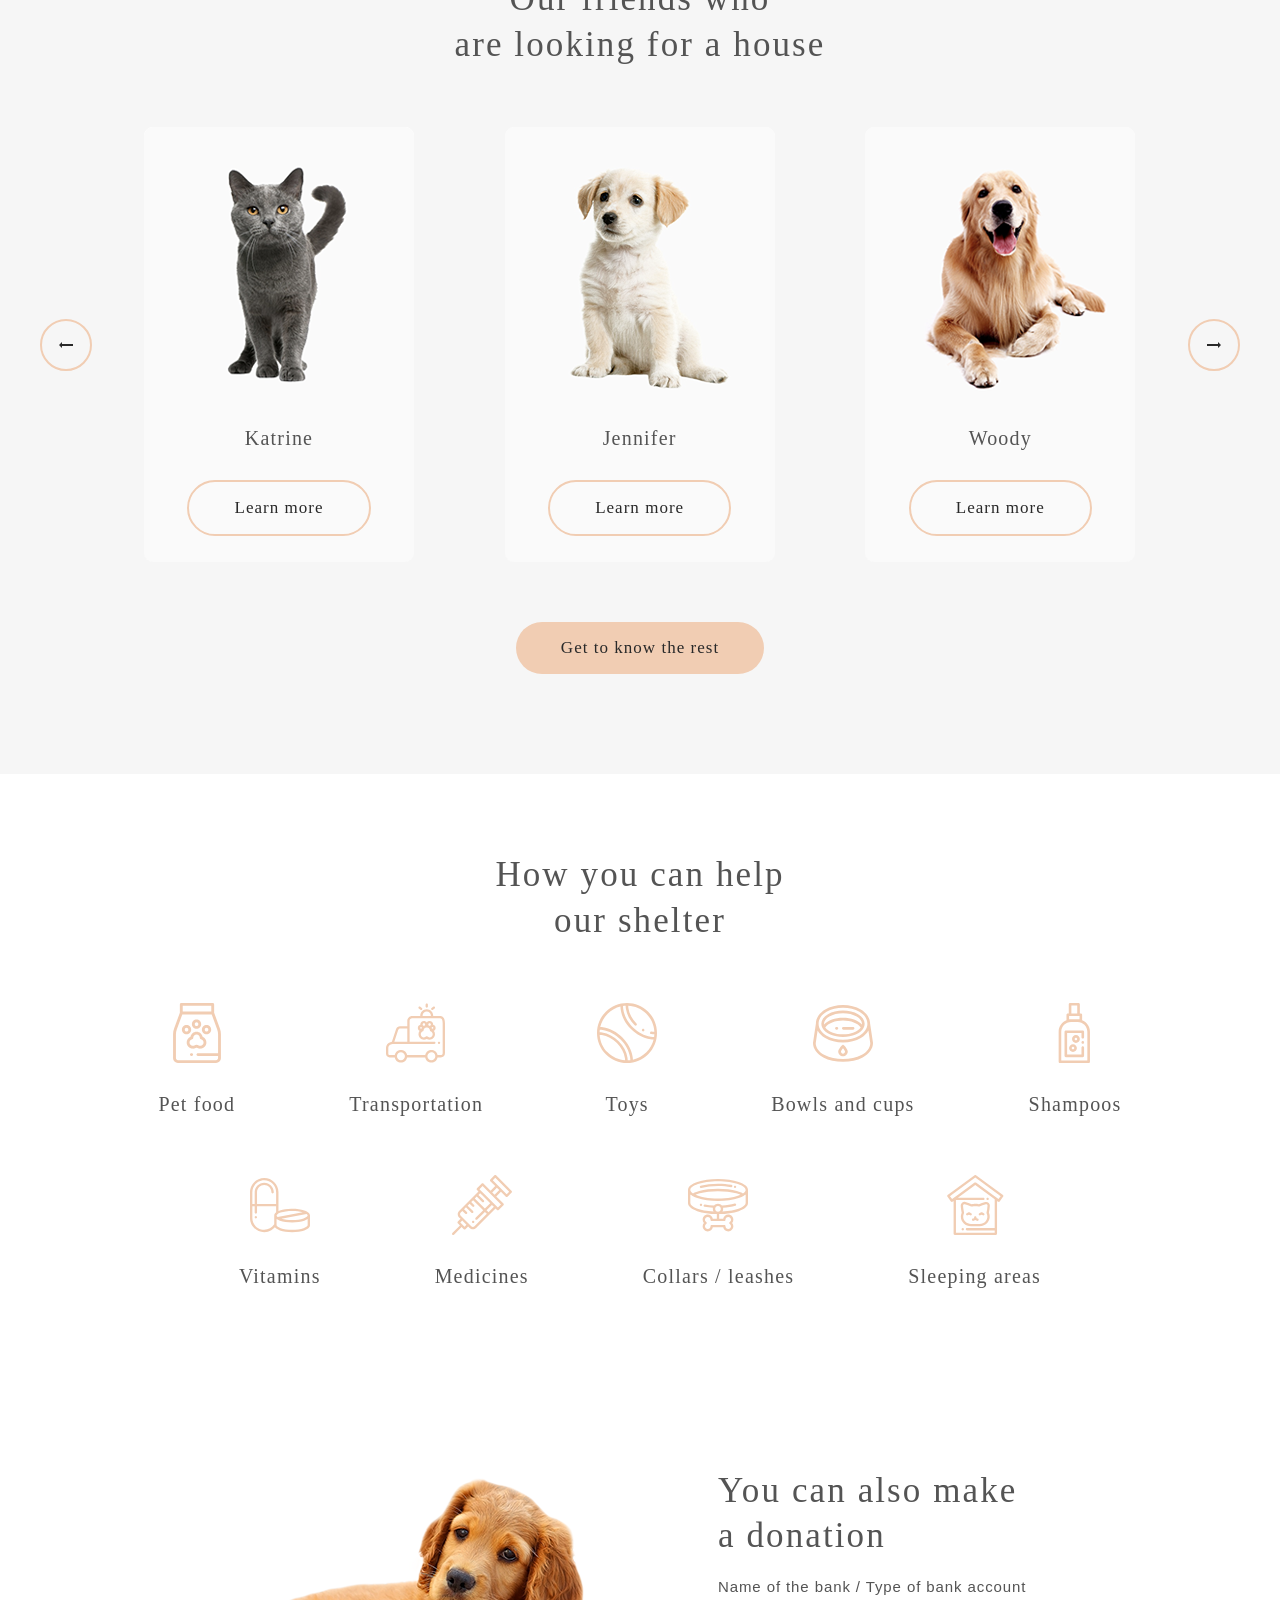
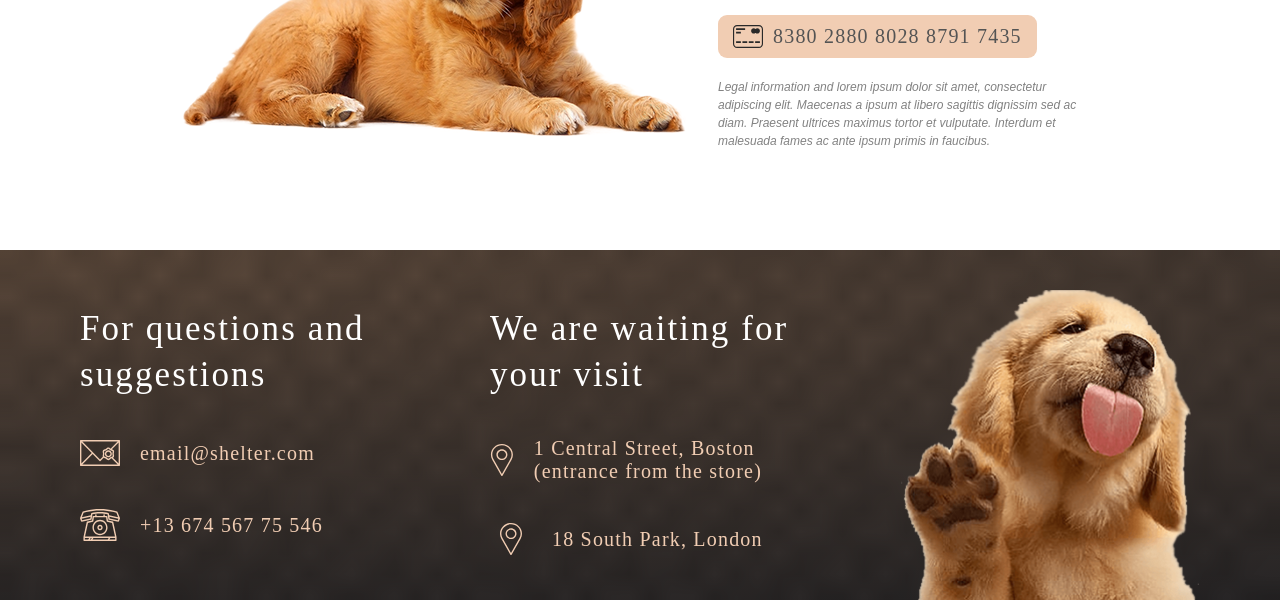
==== commit 2b13ff49: "refactor: migrate to inline SVG with currentColor for hover effects" ====
--- a/shelter/index.html
+++ b/shelter/index.html
@@ -166,31 +166,48 @@
             <div class="footer__content">
                 <div class="footer_column">
                     <h3 class="footer__title">For questions and suggestions</h3>
-                    <ul class="contact__list">
+                    <ul class="footer__list">
                         <li class="contact__item">
                             <a href="mailto:email@shelter.com" class="footer_link">
-                                <img src="assets/icons/icon-email.svg" alt="Email icon" class="email__icon">
-                                email@shelter.com</a>
+                                <svg width="40" height="32" viewBox="0 0 40 32" fill="none" xmlns="http://www.w3.org/2000/svg">
+                                    <path d="M39.315 3H0.684964C0.5033 3 0.329077 3.07325 0.200621 3.20362C0.0721657 3.334 0 3.51084 0 3.69522V28.3048C0 28.4892 0.0721657 28.666 0.200621 28.7964C0.329077 28.9268 0.5033 29 0.684964 29H39.315C39.4967 29 39.6709 28.9268 39.7994 28.7964C39.9278 28.666 40 28.4892 40 28.3048V3.69522C40 3.51084 39.9278 3.334 39.7994 3.20362C39.6709 3.07325 39.4967 3 39.315 3ZM32.5774 18.0331C32.6846 18.5259 32.7954 19.0355 32.6513 19.2882C32.4966 19.5596 31.9966 19.7173 31.5131 19.8699C31.1316 19.9902 30.7373 20.1147 30.3857 20.3212C30.0461 20.5206 29.7523 20.8001 29.4683 21.0704C29.0772 21.4426 28.7079 21.794 28.374 21.794C28.04 21.794 27.6706 21.4425 27.2797 21.0704C26.9956 20.8001 26.7018 20.5205 26.3622 20.3212C26.0107 20.1147 25.6163 19.9903 25.2348 19.8699C24.7513 19.7173 24.2513 19.5596 24.0967 19.2882C23.9526 19.0355 24.0633 18.5259 24.1705 18.0331C24.2584 17.6285 24.3493 17.2103 24.3493 16.7821C24.3493 16.354 24.2584 15.9356 24.1705 15.5311C24.0633 15.0383 23.9526 14.5288 24.0967 14.2759C24.2513 14.0046 24.7513 13.8468 25.2348 13.6942C25.6163 13.5739 26.0107 13.4494 26.3622 13.243C26.7018 13.0435 26.9956 12.764 27.2797 12.4937C27.6706 12.1216 28.04 11.7701 28.374 11.7701C28.7079 11.7701 29.0773 12.1216 29.4683 12.4937C29.7523 12.764 30.0461 13.0435 30.3857 13.243C30.7373 13.4493 31.1316 13.5738 31.5131 13.6941C31.9966 13.8467 32.4966 14.0045 32.6512 14.2758C32.7954 14.5286 32.6846 15.0381 32.5774 15.5309C32.4895 15.9354 32.3986 16.3537 32.3986 16.7819C32.3986 17.2102 32.4895 17.6286 32.5774 18.0331ZM30.5975 11.6608C30.5345 11.6024 30.4705 11.5416 30.4053 11.4795C29.8904 10.9896 29.2497 10.3798 28.374 10.3798C27.4982 10.3798 26.8575 10.9896 26.3426 11.4795C26.1045 11.7061 25.8796 11.9201 25.6761 12.0396C25.4574 12.168 25.1518 12.2645 24.8281 12.3666C24.1276 12.5876 23.3336 12.8381 22.9109 13.5797C22.5001 14.3004 22.6768 15.1134 22.8328 15.8307C22.9081 16.1777 22.9794 16.5055 22.9794 16.7821C22.9794 17.0587 22.9081 17.3866 22.8328 17.7336C22.6975 18.3556 22.5473 19.0496 22.7775 19.693L19.9997 22.5464L2.32449 4.39044H37.6748L30.5975 11.6608ZM11.7007 16L1.36993 26.6116V5.38812L11.7007 16ZM12.6635 16.989L19.5124 24.0242C19.5761 24.0896 19.6519 24.1416 19.7356 24.177C19.8192 24.2125 19.9089 24.2308 19.9996 24.2308C20.0902 24.2308 20.18 24.2125 20.2636 24.177C20.3472 24.1416 20.4231 24.0896 20.4868 24.0242L23.6841 20.7398C24.044 20.9494 24.4495 21.0781 24.8281 21.1976C25.1518 21.2997 25.4575 21.3962 25.6761 21.5245C25.8796 21.644 26.1044 21.8581 26.3426 22.0846C26.8575 22.5746 27.4982 23.1844 28.374 23.1844C29.2496 23.1844 29.8904 22.5746 30.4053 22.0846C30.6434 21.858 30.8682 21.644 31.0718 21.5244C31.2043 21.4466 31.3691 21.3806 31.5502 21.3179L37.675 27.6094H2.32431L12.6635 16.989ZM32.9664 20.7946C33.3117 20.6108 33.6223 20.3612 33.8371 19.9846C34.2479 19.2639 34.0711 18.4508 33.9151 17.7336C33.8398 17.3866 33.7686 17.0587 33.7686 16.7821C33.7686 16.5055 33.8398 16.1777 33.9151 15.8307C34.0711 15.1134 34.2479 14.3005 33.837 13.5797C33.4142 12.8381 32.6203 12.5876 31.9197 12.3666L31.8559 12.3463L38.6301 5.38738V26.6122L32.9664 20.7946Z" fill="currentColor"/>
+                                    <path d="M28.374 13.2424C26.451 13.2424 24.8865 14.8302 24.8865 16.782C24.8865 18.7337 26.451 20.3215 28.374 20.3215C30.297 20.3215 31.8614 18.7337 31.8614 16.782C31.8614 14.8302 30.2969 13.2424 28.374 13.2424ZM28.374 18.9311C27.2064 18.9311 26.2564 17.967 26.2564 16.782C26.2564 15.5969 27.2063 14.6328 28.374 14.6328C29.5416 14.6328 30.4915 15.5969 30.4915 16.782C30.4915 17.967 29.5415 18.9311 28.374 18.9311Z" fill="currentColor"/>
+                                </svg>
+                                email@shelter.com
+                            </a>
                         </li>
                         <li class="contact__item">
                             <a href="tel:+136745677554" class="footer_link">
-                                <img src="assets/icons/icon-phone.svg" alt="Phone icon" class="phone__icon">
+                                <svg xmlns="http://www.w3.org/2000/svg" width="40" height="32" viewBox="0 0 40 32" fill="none">
+                                    <path d="M39.9461 8.89543L37.5102 2.9049C37.4685 2.80251 37.4043 2.71139 37.3226 2.63868C37.2408 2.56598 37.1437 2.51367 37.0389 2.48585L34.111 1.70799C25.5388 -0.569376 14.4609 -0.569281 5.88906 1.70799L2.96105 2.48585C2.85626 2.51367 2.75918 2.56598 2.67743 2.63868C2.59568 2.71139 2.53147 2.80251 2.48984 2.9049L0.0539764 8.89543C-0.0131281 9.06038 -0.0178273 9.24503 0.0407965 9.41333L1.01509 12.2089C1.07166 12.3713 1.18339 12.5075 1.32986 12.5925C1.47633 12.6775 1.64776 12.7056 1.8128 12.6717L11.0692 10.7747C11.2084 10.7462 11.3359 10.675 11.4348 10.5706C11.5337 10.4661 11.5993 10.3334 11.623 10.19L12.4245 5.32594C16.8365 4.18994 23.1635 4.18994 27.5753 5.32594L28.3769 10.19C28.4006 10.3335 28.4662 10.4663 28.5651 10.5707C28.664 10.6751 28.7915 10.7463 28.9307 10.7748L38.187 12.6718C38.3521 12.7056 38.5234 12.6774 38.6699 12.5924C38.8164 12.5075 38.9281 12.3714 38.9848 12.209L39.9592 9.41343C40.0178 9.2451 40.0131 9.06043 39.9461 8.89543ZM2.13193 11.1412L1.63183 9.70624L10.5973 7.78606L10.321 9.46295L2.13193 11.1412ZM11.6222 4.0568C11.4935 4.09314 11.3777 4.16636 11.2883 4.26784C11.1989 4.36933 11.1396 4.49486 11.1174 4.62969L10.848 6.26453L1.85991 8.1896L3.65015 3.78707L6.2409 3.09877C14.5991 0.878304 25.4007 0.878208 33.7593 3.09877L36.35 3.78707L38.1403 8.1896L29.1522 6.26453L28.8828 4.62969C28.8606 4.49487 28.8013 4.36936 28.7119 4.26788C28.6224 4.1664 28.5066 4.09318 28.378 4.0568C23.6016 2.70615 16.3984 2.70615 11.6222 4.0568ZM37.8681 11.1412L29.6792 9.46295L29.4028 7.78606L38.3682 9.70624L37.8681 11.1412Z" fill="currentColor"/>
+                                    <path d="M33.2901 13.1186C33.261 12.9842 33.1948 12.8612 33.0995 12.7643C33.0041 12.6673 32.8836 12.6005 32.7522 12.5717L27.9776 11.526L27.3764 7.51395C27.351 7.34431 27.2672 7.18959 27.1401 7.07781C27.013 6.96603 26.851 6.90458 26.6835 6.90458H24.814V5.96398C24.814 5.56724 24.5002 5.2456 24.1129 5.2456C23.7257 5.2456 23.4119 5.56724 23.4119 5.96398V6.90458H16.5882V5.96398C16.5882 5.56724 16.2744 5.2456 15.8871 5.2456C15.4999 5.2456 15.1861 5.56724 15.1861 5.96398V6.90458H13.3166C13.1491 6.90458 12.9871 6.96603 12.86 7.07781C12.7329 7.18959 12.6491 7.34431 12.6237 7.51395L12.0224 11.526L7.24791 12.5717C7.11654 12.6005 6.996 12.6673 6.90063 12.7643C6.80527 12.8612 6.73908 12.9842 6.70996 13.1186L3.46796 28.0878C3.45692 28.1389 3.45134 28.1911 3.45132 28.2434V31.2816C3.45132 31.4721 3.52519 31.6549 3.65666 31.7896C3.78814 31.9243 3.96645 32 4.15239 32H35.8477C36.0336 32 36.212 31.9243 36.3434 31.7896C36.4749 31.6549 36.5488 31.4721 36.5488 31.2816V28.2434C36.5488 28.1911 36.5432 28.1389 36.5321 28.0878L33.2901 13.1186ZM7.98131 13.8802L12.7885 12.8273C12.9276 12.7968 13.0544 12.7238 13.152 12.6178C13.2496 12.5118 13.3134 12.3779 13.335 12.2338L13.9183 8.34134H26.0819L26.6651 12.2338C26.6867 12.3779 26.7505 12.5118 26.8481 12.6178C26.9457 12.7238 27.0725 12.7968 27.2115 12.8273L32.0189 13.8802L34.9741 27.5251H5.0261L7.98131 13.8802ZM11.7966 28.9618L10.8935 30.5632H9.82782L10.7309 28.9618H11.7966ZM13.416 28.9618H28.6721L27.769 30.5632H12.513L13.416 28.9618ZM4.85345 28.9618H9.11142L8.20836 30.5632H4.85345V28.9618ZM29.3885 30.5632L30.2916 28.9618H35.1466V30.5632H29.3885Z" fill="currentColor"/>
+                                    <path d="M20 26.1606C24.1492 26.1606 27.5248 22.7016 27.5248 18.45C27.5248 14.1983 24.1492 10.7393 20 10.7393C15.8509 10.7393 12.4753 14.1983 12.4753 18.45C12.4753 22.7016 15.8509 26.1606 20 26.1606ZM20 12.1761C23.3761 12.1761 26.1227 14.9905 26.1227 18.45C26.1227 21.9094 23.3761 24.7238 20 24.7238C16.624 24.7238 13.8774 21.9094 13.8774 18.45C13.8774 14.9905 16.624 12.1761 20 12.1761Z" fill="currentColor"/>
+                                    <path d="M20 21.1847C21.4717 21.1847 22.6691 19.9578 22.6691 18.4497C22.6691 16.9416 21.4717 15.7147 20 15.7147C18.5283 15.7147 17.3309 16.9416 17.3309 18.4497C17.3309 19.9578 18.5283 21.1847 20 21.1847ZM20 17.1514C20.6987 17.1514 21.267 17.7338 21.267 18.4497C21.267 19.1656 20.6987 19.7479 20 19.7479C19.3014 19.7479 18.733 19.1656 18.733 18.4497C18.733 17.7339 19.3014 17.1514 20 17.1514Z" fill="currentColor"/>
+                                </svg>
                                 +13 674 567 75 546</a>
                         </li>
                     </ul>
                 </div>
                 <div class="footer_column footer_column-locations">
                     <h3 class="footer__title">We are waiting for your visit</h3>
-                    <ul class="location__list">
-                        <li class="location__item" class="footer_link">
-                            <a href="https://maps.google.com/?q=1+Central+Street+Boston" target="_blank"" class="footer_link">
-                                <img src="assets/icons/icon-marker.svg" alt="Location icon" class="location__icon">1 Central Street, Boston (entrance from the store)
+                    <ul class="footer__list">
+                        <li class="location__item">
+                            <a href="https://maps.google.com/?q=1+Central+Street+Boston" target="_blank" class="footer_link">
+                                <svg xmlns="http://www.w3.org/2000/svg" width="42" height="32" viewBox="0 0 22 32">
+                                    <path d="M11 0C4.93471 0 0 4.78519 0 10.6667C0 12.4323 0.455231 14.1829 1.32064 15.7357L10.3985 31.6562C10.5193 31.8685 10.7496 32 11 32C11.2504 32 11.4807 31.8685 11.6015 31.6562L20.6827 15.7304C21.5448 14.1829 22 12.4323 22 10.6666C22 4.78519 17.0653 0 11 0ZM19.4762 15.0905L11 29.9557L2.52714 15.0964C1.77317 13.7435 1.37504 12.2116 1.37504 10.6667C1.37504 5.52019 5.69275 1.33337 11 1.33337C16.3073 1.33337 20.625 5.52025 20.625 10.6667C20.625 12.2116 20.2268 13.7435 19.4762 15.0905Z" fill="currentColor"/>
+                                    <path d="M11 5.33329C7.96737 5.33329 5.50005 7.72585 5.50005 10.6666C5.50005 13.6074 7.96737 16 11 16C14.0327 16 16.5 13.6074 16.5 10.6667C16.5 7.72592 14.0327 5.33329 11 5.33329ZM11 14.6667C8.72534 14.6667 6.87502 12.8724 6.87502 10.6667C6.87502 8.46092 8.72534 6.66667 11 6.66667C13.2747 6.66667 15.125 8.46092 15.125 10.6667C15.125 12.8724 13.2747 14.6667 11 14.6667Z" fill="currentColor"/>
+                                </svg>
+                                1 Central Street, Boston (entrance from the store)
                             </a>
                             
                         </li>
                         <li class="location__item" class="footer_link">
                             <a href="https://maps.google.com/?q=18+South+Park+London"" target="_blank"" class="footer_link">
-                                <img src="assets/icons/icon-marker.svg" alt="Location icon" class="location__icon">18 South Park, London
+                                <svg xmlns="http://www.w3.org/2000/svg" width="42" height="32" viewBox="0 0 22 32">
+                                    <path d="M11 0C4.93471 0 0 4.78519 0 10.6667C0 12.4323 0.455231 14.1829 1.32064 15.7357L10.3985 31.6562C10.5193 31.8685 10.7496 32 11 32C11.2504 32 11.4807 31.8685 11.6015 31.6562L20.6827 15.7304C21.5448 14.1829 22 12.4323 22 10.6666C22 4.78519 17.0653 0 11 0ZM19.4762 15.0905L11 29.9557L2.52714 15.0964C1.77317 13.7435 1.37504 12.2116 1.37504 10.6667C1.37504 5.52019 5.69275 1.33337 11 1.33337C16.3073 1.33337 20.625 5.52025 20.625 10.6667C20.625 12.2116 20.2268 13.7435 19.4762 15.0905Z" fill="currentColor"/>
+                                    <path d="M11 5.33329C7.96737 5.33329 5.50005 7.72585 5.50005 10.6666C5.50005 13.6074 7.96737 16 11 16C14.0327 16 16.5 13.6074 16.5 10.6667C16.5 7.72592 14.0327 5.33329 11 5.33329ZM11 14.6667C8.72534 14.6667 6.87502 12.8724 6.87502 10.6667C6.87502 8.46092 8.72534 6.66667 11 6.66667C13.2747 6.66667 15.125 8.46092 15.125 10.6667C15.125 12.8724 13.2747 14.6667 11 14.6667Z" fill="currentColor"/>
+                                </svg>
+                                18 South Park, London
                             </a>
                         </li>
                     </ul>
--- a/shelter/styles/main.css
+++ b/shelter/styles/main.css
@@ -471,7 +471,7 @@
     width: 302px;
     padding-top: 16px;
 }
-.contact__list {
+.footer__list {
     display: flex;
     flex-direction: column;
     gap: 40px;
@@ -502,5 +502,5 @@
     transition: color 0.3s ease-in;
 }
 .footer_link:hover {
-    color: var(--color-primary-light);
+    color: var(--color-light-s);
 }
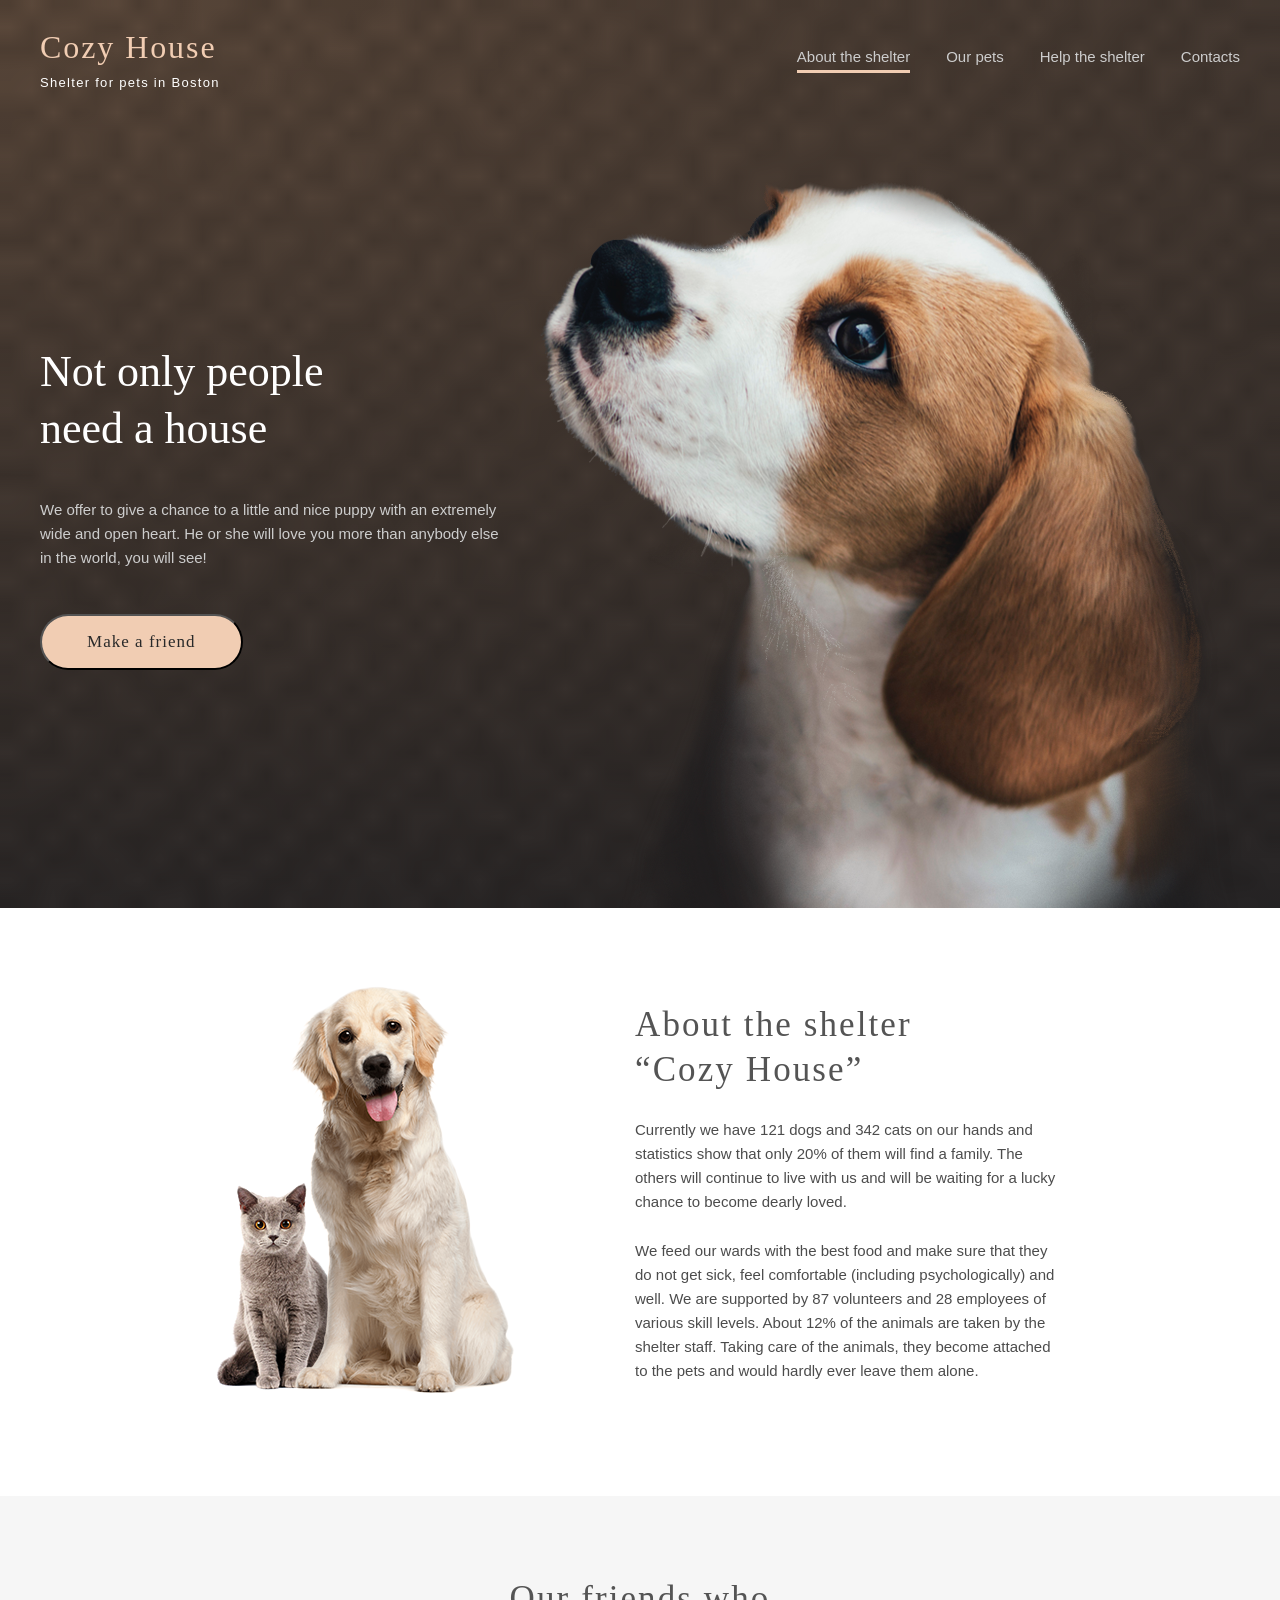
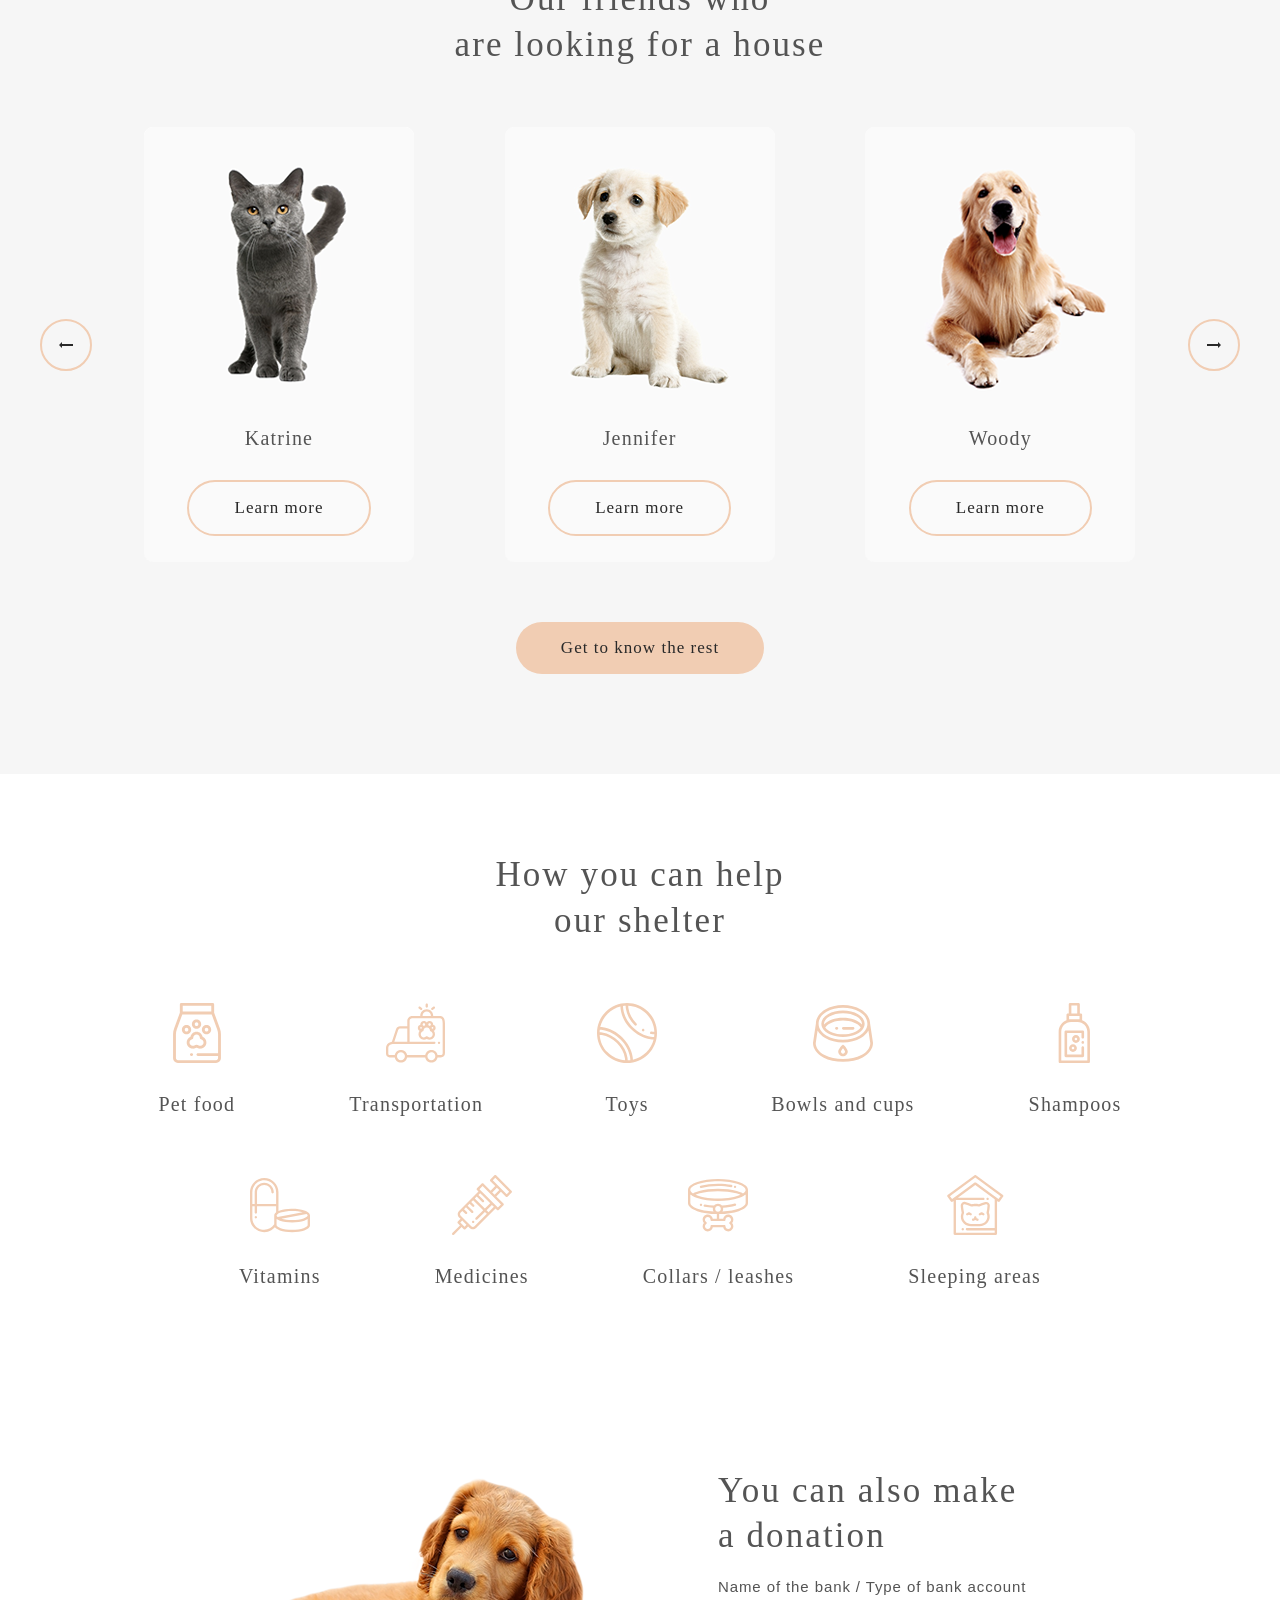
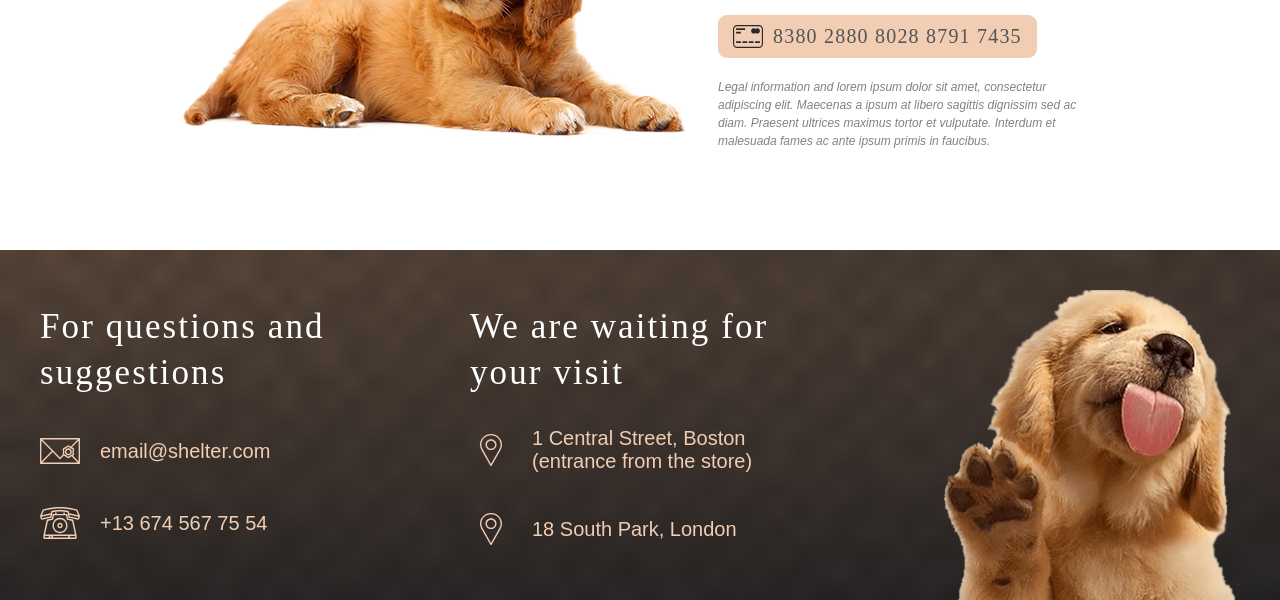
==== commit eac9c78a: "style: add footer style" ====
--- a/shelter/index.html
+++ b/shelter/index.html
@@ -164,7 +164,7 @@
     <footer class="footer" id="contacts">
         <div class="container">
             <div class="footer__content">
-                <div class="footer_column">
+                <div class="footer_column footer_column-contacts">
                     <h3 class="footer__title">For questions and suggestions</h3>
                     <ul class="footer__list">
                         <li class="contact__item">
@@ -184,7 +184,7 @@
                                     <path d="M20 26.1606C24.1492 26.1606 27.5248 22.7016 27.5248 18.45C27.5248 14.1983 24.1492 10.7393 20 10.7393C15.8509 10.7393 12.4753 14.1983 12.4753 18.45C12.4753 22.7016 15.8509 26.1606 20 26.1606ZM20 12.1761C23.3761 12.1761 26.1227 14.9905 26.1227 18.45C26.1227 21.9094 23.3761 24.7238 20 24.7238C16.624 24.7238 13.8774 21.9094 13.8774 18.45C13.8774 14.9905 16.624 12.1761 20 12.1761Z" fill="currentColor"/>
                                     <path d="M20 21.1847C21.4717 21.1847 22.6691 19.9578 22.6691 18.4497C22.6691 16.9416 21.4717 15.7147 20 15.7147C18.5283 15.7147 17.3309 16.9416 17.3309 18.4497C17.3309 19.9578 18.5283 21.1847 20 21.1847ZM20 17.1514C20.6987 17.1514 21.267 17.7338 21.267 18.4497C21.267 19.1656 20.6987 19.7479 20 19.7479C19.3014 19.7479 18.733 19.1656 18.733 18.4497C18.733 17.7339 19.3014 17.1514 20 17.1514Z" fill="currentColor"/>
                                 </svg>
-                                +13 674 567 75 546</a>
+                                +13 674 567 75 54</a>
                         </li>
                     </ul>
                 </div>
@@ -196,18 +196,15 @@
                                 <svg xmlns="http://www.w3.org/2000/svg" width="42" height="32" viewBox="0 0 22 32">
                                     <path d="M11 0C4.93471 0 0 4.78519 0 10.6667C0 12.4323 0.455231 14.1829 1.32064 15.7357L10.3985 31.6562C10.5193 31.8685 10.7496 32 11 32C11.2504 32 11.4807 31.8685 11.6015 31.6562L20.6827 15.7304C21.5448 14.1829 22 12.4323 22 10.6666C22 4.78519 17.0653 0 11 0ZM19.4762 15.0905L11 29.9557L2.52714 15.0964C1.77317 13.7435 1.37504 12.2116 1.37504 10.6667C1.37504 5.52019 5.69275 1.33337 11 1.33337C16.3073 1.33337 20.625 5.52025 20.625 10.6667C20.625 12.2116 20.2268 13.7435 19.4762 15.0905Z" fill="currentColor"/>
                                     <path d="M11 5.33329C7.96737 5.33329 5.50005 7.72585 5.50005 10.6666C5.50005 13.6074 7.96737 16 11 16C14.0327 16 16.5 13.6074 16.5 10.6667C16.5 7.72592 14.0327 5.33329 11 5.33329ZM11 14.6667C8.72534 14.6667 6.87502 12.8724 6.87502 10.6667C6.87502 8.46092 8.72534 6.66667 11 6.66667C13.2747 6.66667 15.125 8.46092 15.125 10.6667C15.125 12.8724 13.2747 14.6667 11 14.6667Z" fill="currentColor"/>
-                                </svg>
-                                1 Central Street, Boston (entrance from the store)
-                            </a>
-                            
-                        </li>
-                        <li class="location__item" class="footer_link">
-                            <a href="https://maps.google.com/?q=18+South+Park+London"" target="_blank"" class="footer_link">
+                                </svg>1 Central Street, Boston (entrance from the store)
+                            </a>
+                        </li>
+                        <li class="location__item">
+                            <a href="https://maps.google.com/?q=18+South+Park+London" target="_blank" class="footer_link">
                                 <svg xmlns="http://www.w3.org/2000/svg" width="42" height="32" viewBox="0 0 22 32">
                                     <path d="M11 0C4.93471 0 0 4.78519 0 10.6667C0 12.4323 0.455231 14.1829 1.32064 15.7357L10.3985 31.6562C10.5193 31.8685 10.7496 32 11 32C11.2504 32 11.4807 31.8685 11.6015 31.6562L20.6827 15.7304C21.5448 14.1829 22 12.4323 22 10.6666C22 4.78519 17.0653 0 11 0ZM19.4762 15.0905L11 29.9557L2.52714 15.0964C1.77317 13.7435 1.37504 12.2116 1.37504 10.6667C1.37504 5.52019 5.69275 1.33337 11 1.33337C16.3073 1.33337 20.625 5.52025 20.625 10.6667C20.625 12.2116 20.2268 13.7435 19.4762 15.0905Z" fill="currentColor"/>
                                     <path d="M11 5.33329C7.96737 5.33329 5.50005 7.72585 5.50005 10.6666C5.50005 13.6074 7.96737 16 11 16C14.0327 16 16.5 13.6074 16.5 10.6667C16.5 7.72592 14.0327 5.33329 11 5.33329ZM11 14.6667C8.72534 14.6667 6.87502 12.8724 6.87502 10.6667C6.87502 8.46092 8.72534 6.66667 11 6.66667C13.2747 6.66667 15.125 8.46092 15.125 10.6667C15.125 12.8724 13.2747 14.6667 11 14.6667Z" fill="currentColor"/>
-                                </svg>
-                                18 South Park, London
+                                </svg>18 South Park, London
                             </a>
                         </li>
                     </ul>
--- a/shelter/styles/main.css
+++ b/shelter/styles/main.css
@@ -28,7 +28,7 @@
 .visually-hidden {
     display: none;
 }
-h1, h2, h3, p, ul {
+h1, h2, h3, p, ul, li {
     padding: 0;
     margin: 0;
 }
@@ -459,25 +459,29 @@
 .footer__content {
     display: flex;
     justify-content: space-between;
-    align-items: flex-start;
     max-width: 1280px;
     margin: 0 auto;
-    padding: 0 40px;
 }
 .footer_column {
     display: flex;
     flex-direction: column;
     gap: 40px;
-    width: 302px;
-    padding-top: 16px;
+    padding-top: 14px;
 }
 .footer__list {
     display: flex;
     flex-direction: column;
     gap: 40px;
 }
-footer_column-locations {
-    width: 320px;
+.footer_column-contacts {
+    max-width: 300px;
+    width: 100%;
+}
+.footer_column-locations {
+    display: flex;
+    flex-direction: column;
+    max-width: 340px;
+    width: 100%;
     gap: 32px;
 }
 .footer__title {
@@ -488,19 +492,24 @@
     line-height: 130%; /* 45.5px */
     letter-spacing: 2.1px;
 }
+.footer_column.footer_column-locations .footer__title {
+    max-width: 302px;
+}
 .footer_link {
     display: flex;
     align-items: center;
     gap: 20px;
-    font-family: Georgia, "Times New Roman", Times, serif;
     font-size: 20px;
     font-weight: 400;
-    line-height: 115%;
-    letter-spacing: 0.06em;
     color: var(--color-primary);
     text-decoration: none;
     transition: color 0.3s ease-in;
 }
 .footer_link:hover {
     color: var(--color-light-s);
+}
+
+.footer_link svg {
+    flex-shrink: 0;
+    display: block; 
 }
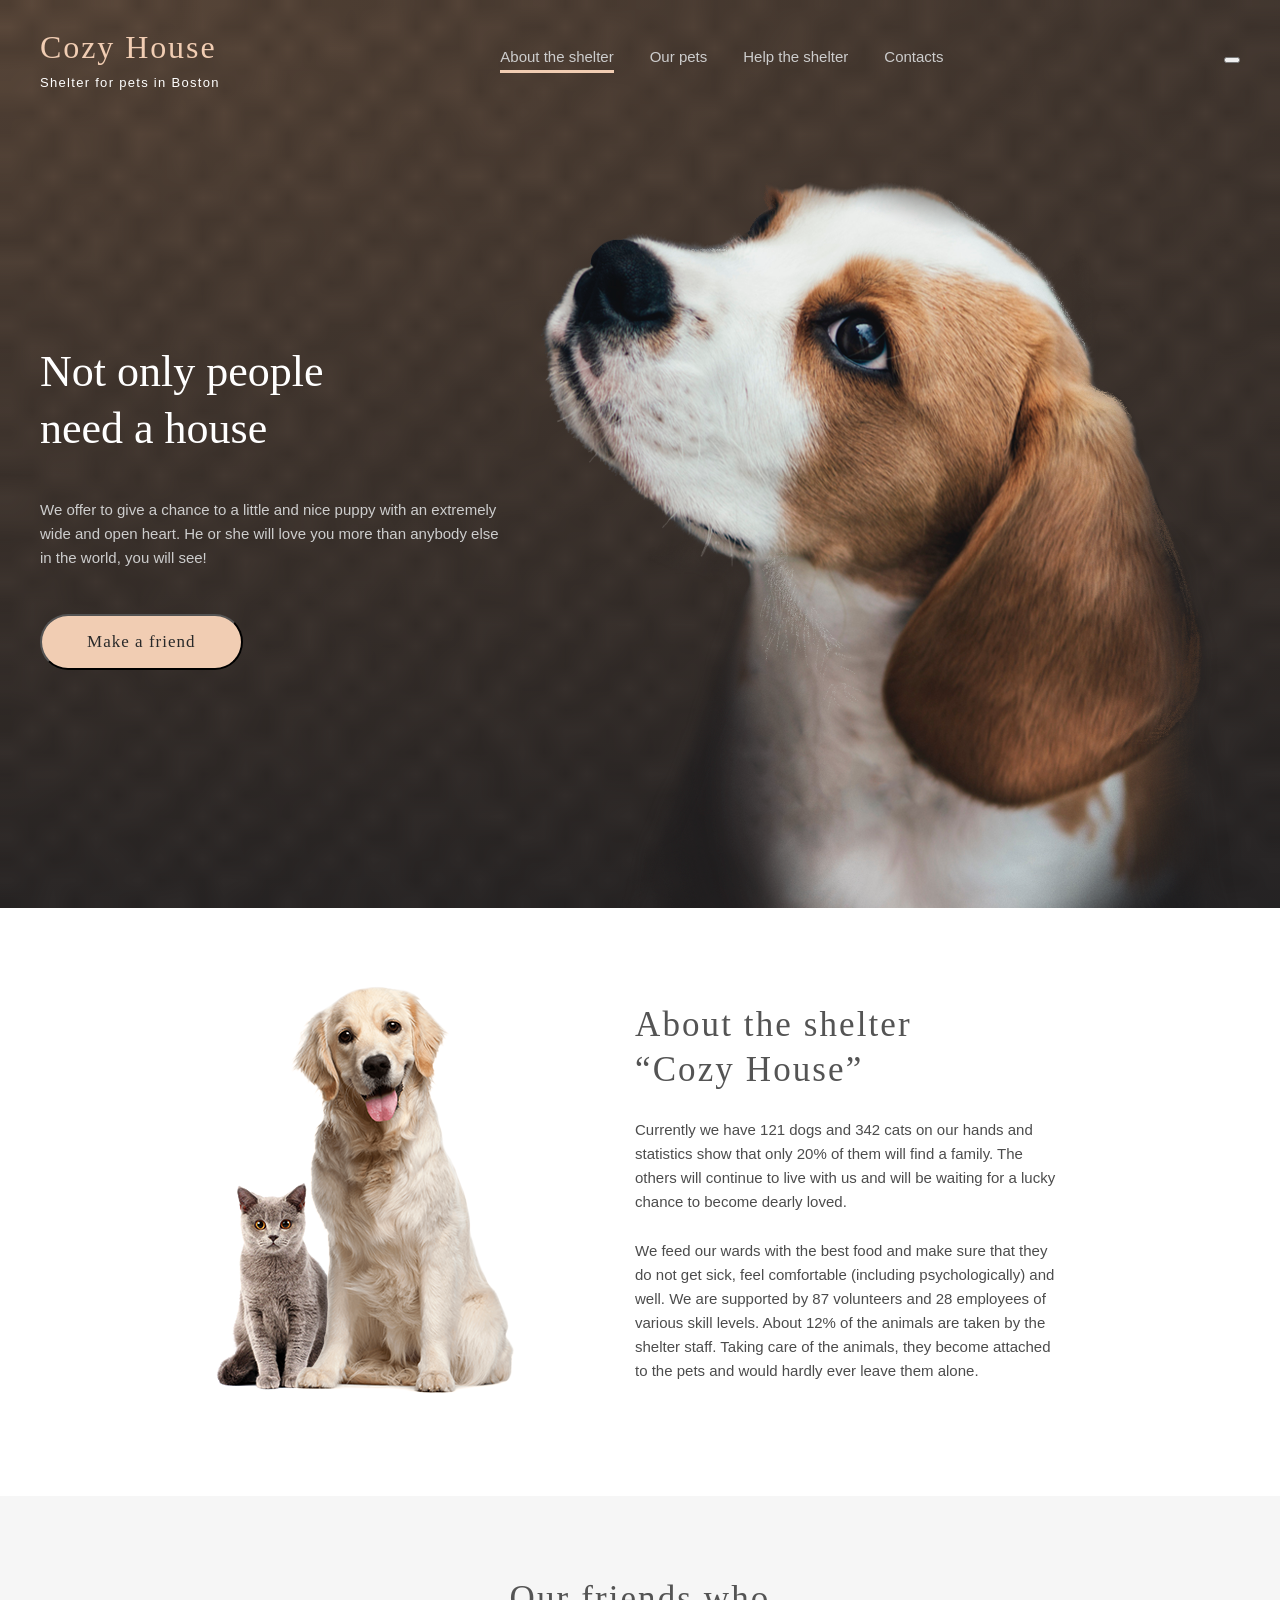
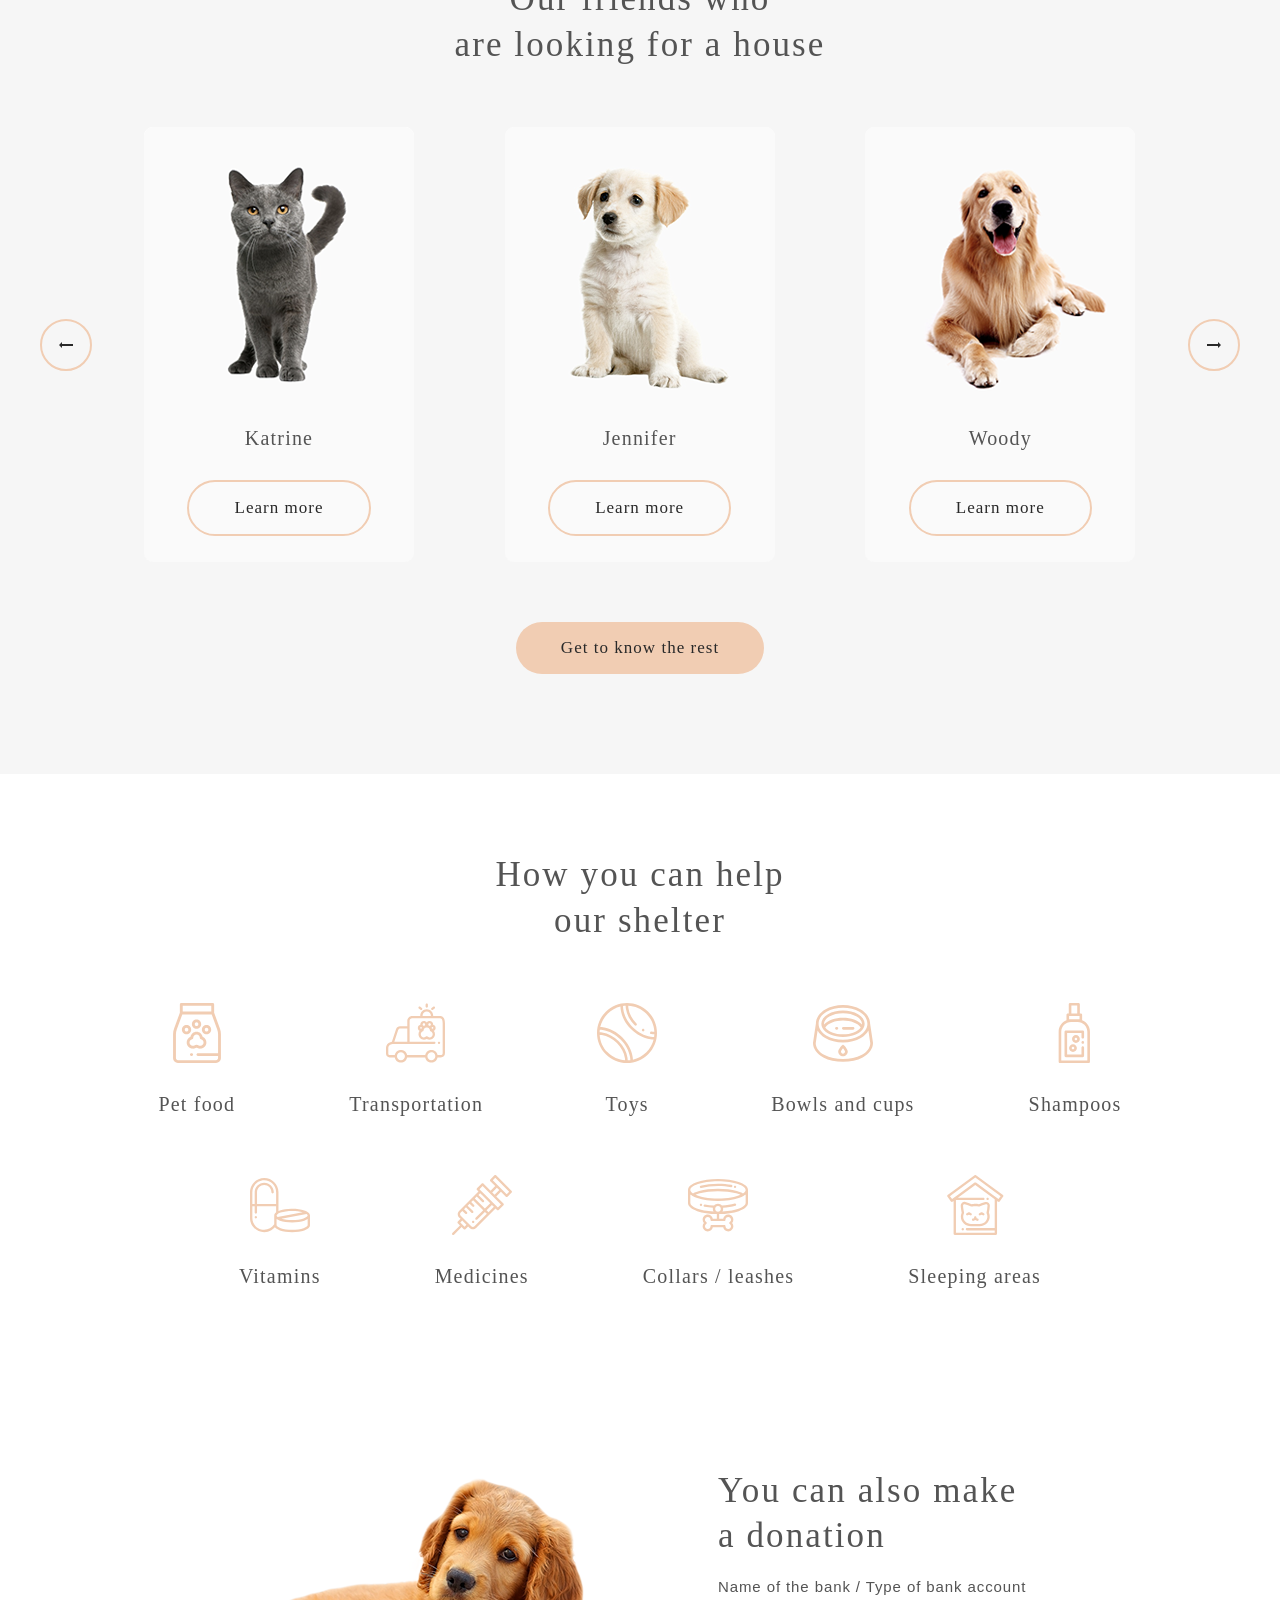
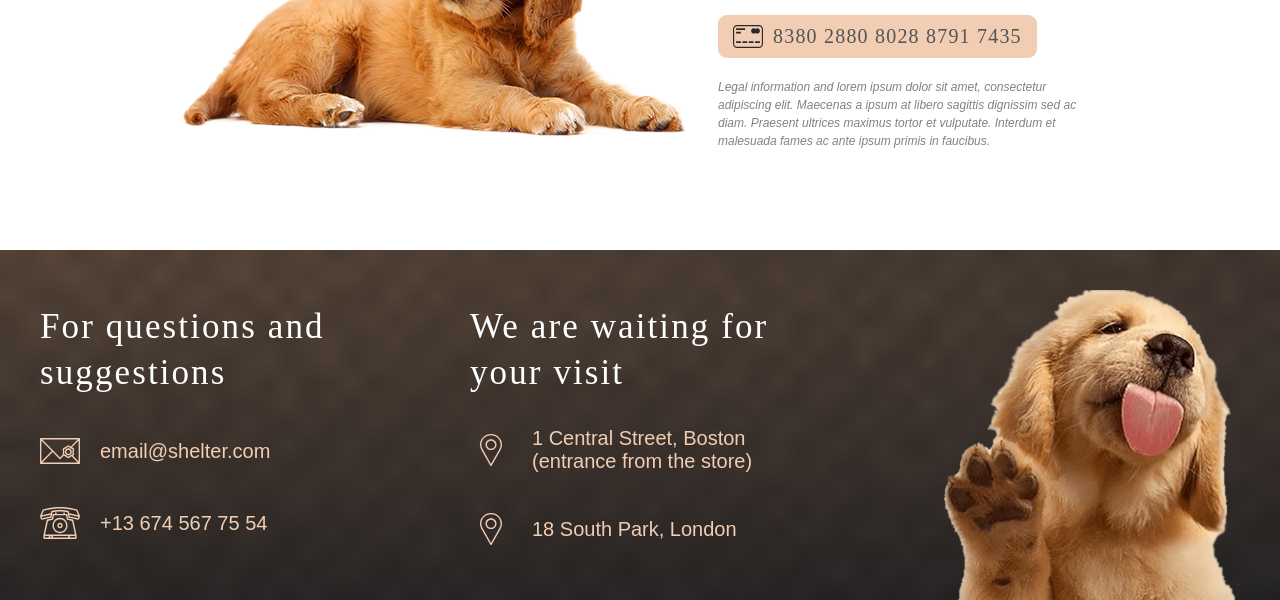
==== commit f801fbf3: "feat: add burger menu" ====
--- a/shelter/index.html
+++ b/shelter/index.html
@@ -23,6 +23,11 @@
                                 <li><a href="#help">Help the shelter</a></li>
                                 <li><a href="#contacts">Contacts</a></li>
                             </ul>
+                            <button class="hamburger" type="button" aria-label="Open menu">
+                                <span class="hamburger_line"></span>
+                                <span class="hamburger_line"></span>
+                                <span class="hamburger_line"></span>
+                            </button>
                         </div>
                     </nav>
                 </div>
--- a/shelter/styles/main.css
+++ b/shelter/styles/main.css
@@ -332,7 +332,7 @@
     letter-spacing: 1.02px;
 }
 .btn__secondary:hover {
-    background: var(--color-primary-light, #FDDCC4);
+    background: #FDDCC4;
 }
 /* Help */
 .help {
@@ -512,4 +512,100 @@
 .footer_link svg {
     flex-shrink: 0;
     display: block; 
+}
+.logo__title-pets {
+    color: var(--color-dark-l, #545454);
+    font-family: Georgia;
+    font-size: 32px;
+    font-style: normal;
+    font-weight: 400;
+    line-height: 110%; /* 35.2px */
+    letter-spacing: 1.92px;
+    padding-bottom: 10px;
+}
+.logo__subtitle-pets {
+    color: var(--color-dark-3xl, #292929);
+    font-family: Arial;
+    font-size: 13px;
+    font-style: normal;
+    font-weight: 400;
+    line-height: normal;
+    letter-spacing: 1.3px;
+    padding-bottom: 30px;
+}
+.menu__list-pets {
+    display: flex;
+    justify-content: space-between;
+    list-style: none;
+    gap: 36px;
+    color: var(--color-dark-l, #545454);
+}
+.menu__list-pets a {
+    display: inline-block;
+    font-family: Arial, sans-serif;
+    font-size: 15px;
+    font-weight: 400;
+    line-height: 160%;
+    color: var(--color-dark-l, #545454);
+    text-decoration: none;
+    border-bottom: 3px solid transparent;
+    transition: color 0.3s;
+    font-family: Arial;
+}
+.menu__list-pets a:hover {
+    color: var(--color-dark-3xl);
+    cursor: pointer;
+}
+.pets-cards {
+    display: grid;
+    grid-template-columns: repeat(4, 1fr);
+    gap: 40px;
+    justify-content: center;
+    align-items: center;
+    max-width: 1200px;
+    width: 100%;
+}
+.pagination {
+    display: flex;
+    justify-content: space-between;
+    align-items: center;
+    width: 340px;
+}
+.pagination_btn {
+    display: flex;
+    justify-content: center;
+    align-items: center;
+    width: 52px;
+    height: 52px;
+    padding: 0;
+    border: 2px solid var(--color-primary);
+    border-radius: 50%;
+    background-color: transparent;
+    color: #292929;
+    cursor: pointer;
+    transition: background-color 0.3s ease-in, border-color 0.3s ease-in, color 0.3s ease-in;
+}
+.pagination_btn:hover:not(:disabled) {
+    background-color:#FDDCC4;
+    border-color: #FDDCC4;
+}
+.pagination_btn:disabled {
+    border-color: var(--color-dark-s);
+    color: var(--color-dark-s);
+    cursor: default;
+}
+.pagination_counter {
+    display: flex;
+    justify-content: center;
+    align-items: center;
+    width: 52px;
+    height: 52px;
+    font-family: Georgia, "Times New Roman", Times, serif;
+    font-size: 20px;
+    font-weight: 400;
+    line-height: 115%;
+    letter-spacing: 0.06em;
+    color: #292929;
+    background-color: var(--color-primary);
+    border-radius: 50%;
 }
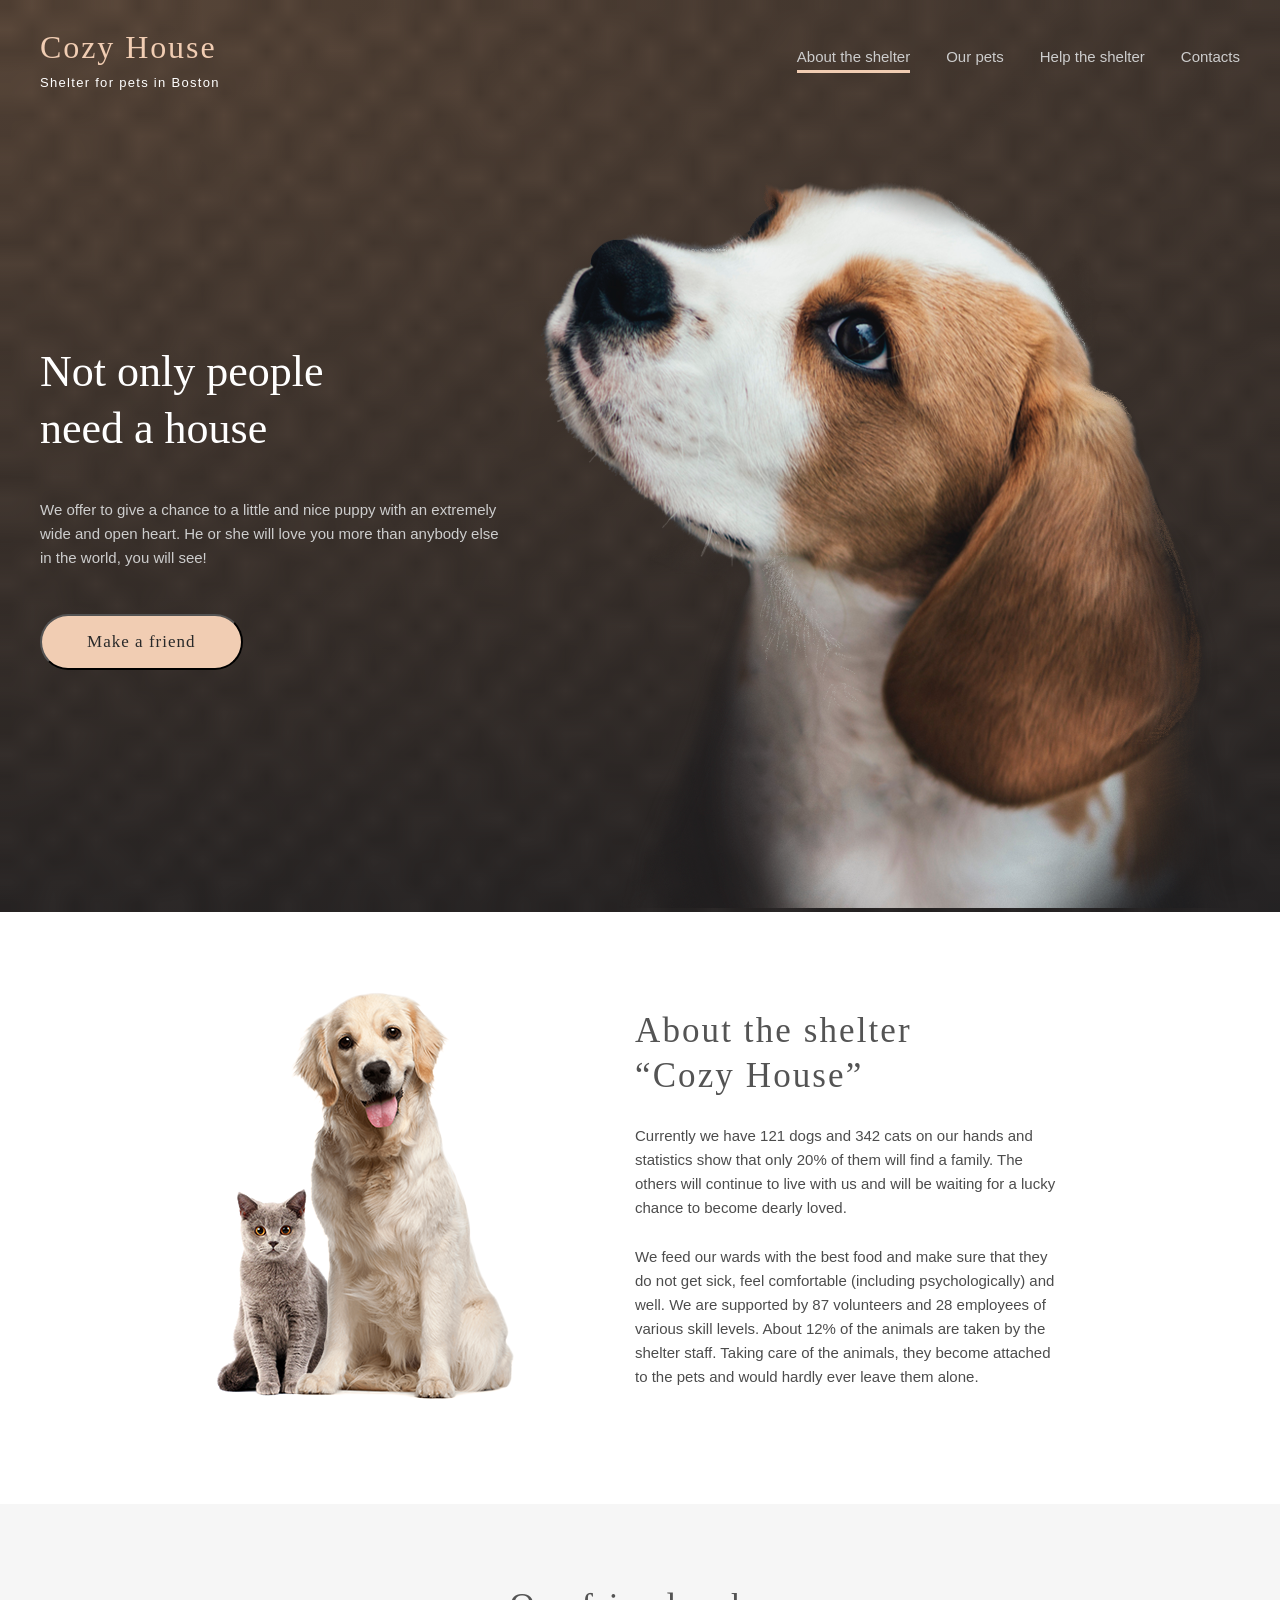
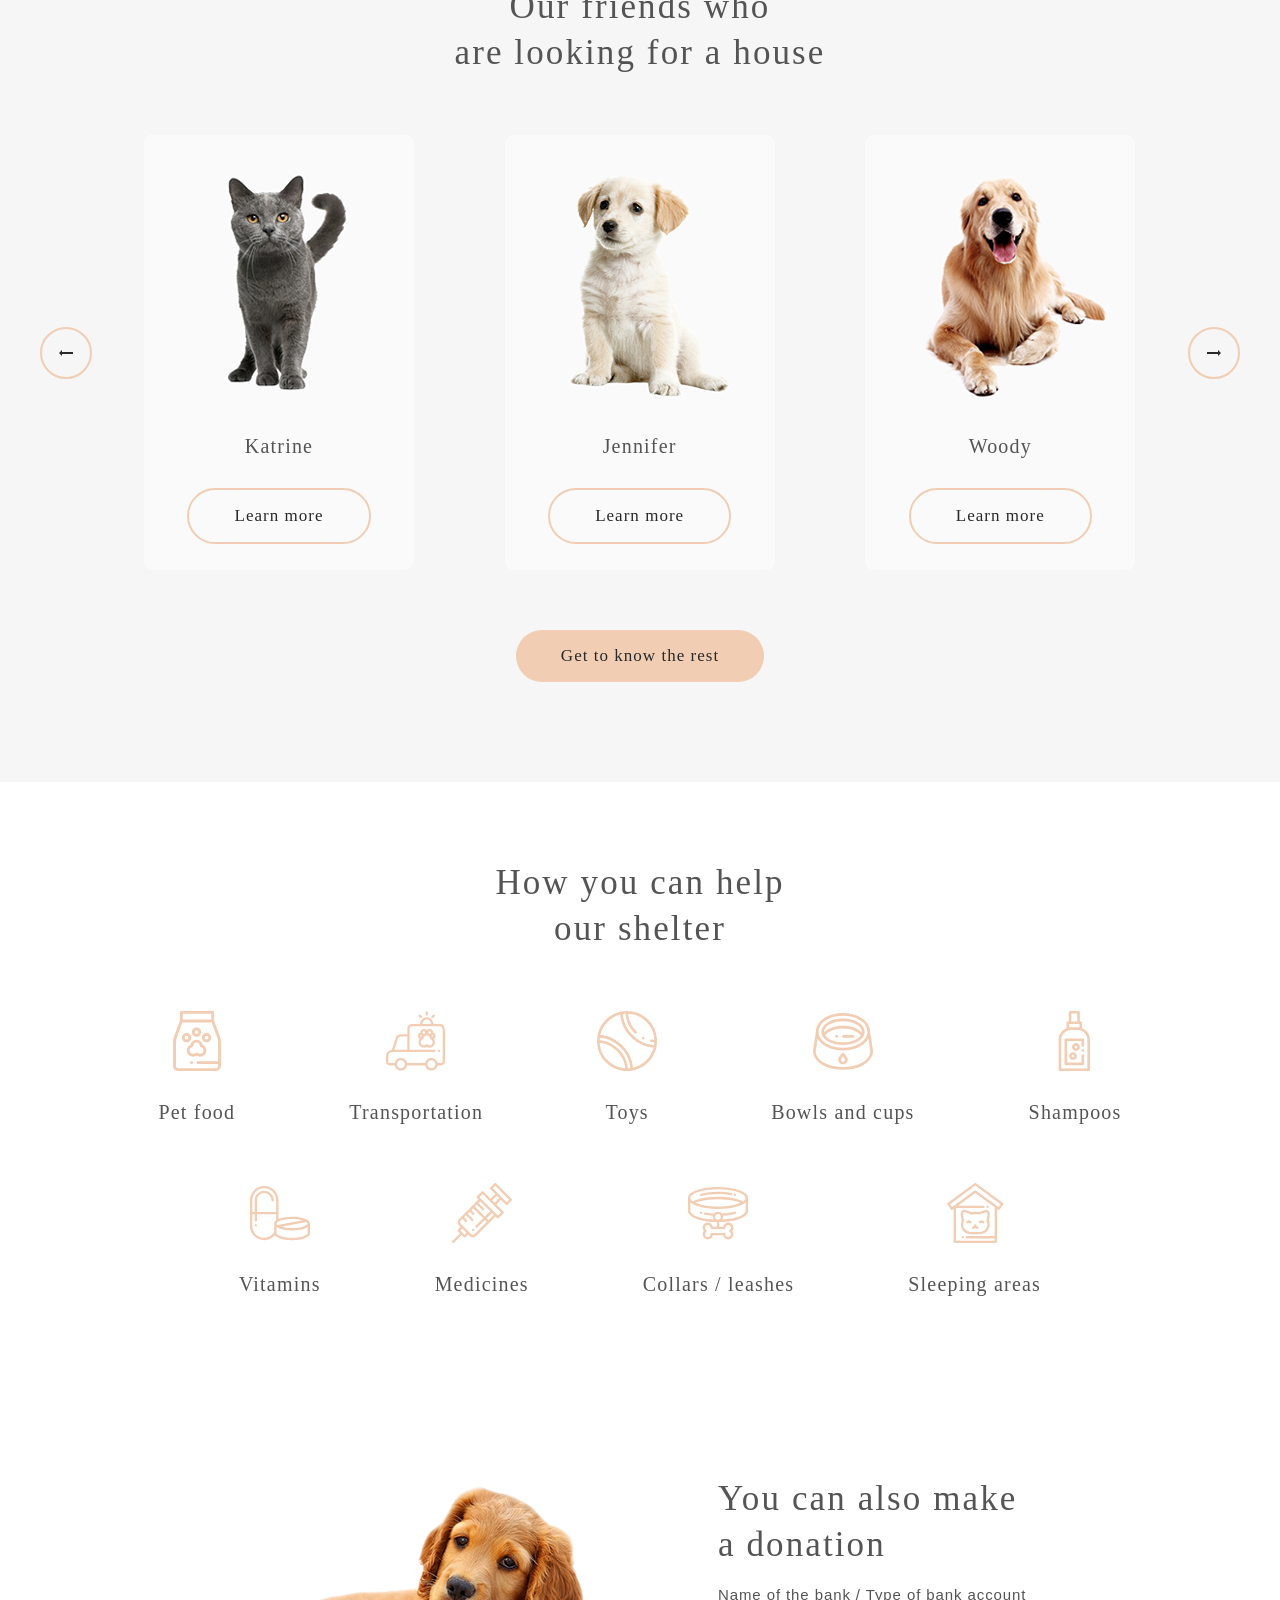
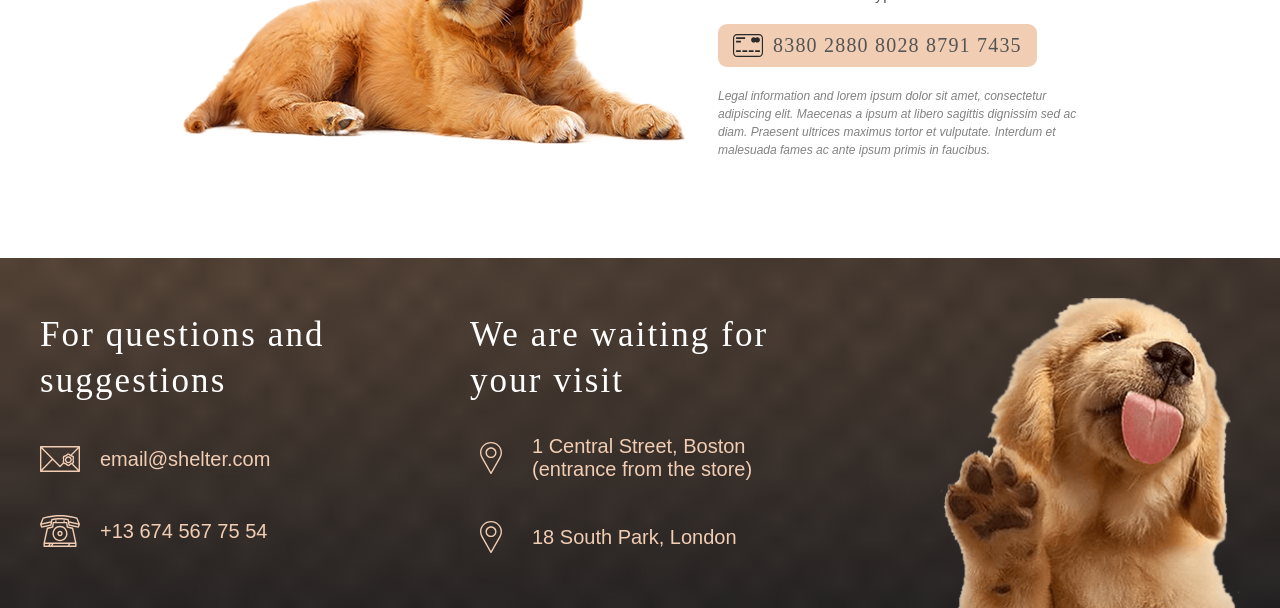
==== commit 2e8ac024: "style: add Tablet 768px style for home page" ====
--- a/shelter/index.html
+++ b/shelter/index.html
@@ -23,10 +23,10 @@
                                 <li><a href="#help">Help the shelter</a></li>
                                 <li><a href="#contacts">Contacts</a></li>
                             </ul>
-                            <button class="hamburger" type="button" aria-label="Open menu">
-                                <span class="hamburger_line"></span>
-                                <span class="hamburger_line"></span>
-                                <span class="hamburger_line"></span>
+                            <button class="burger" type="button" aria-label="Open menu">
+                                <span class="burger_line"></span>
+                                <span class="burger_line"></span>
+                                <span class="burger_line"></span>
                             </button>
                         </div>
                     </nav>
--- a/shelter/styles/main.css
+++ b/shelter/styles/main.css
@@ -28,6 +28,9 @@
 .visually-hidden {
     display: none;
 }
+.burger {
+    display: none;
+}
 h1, h2, h3, p, ul, li {
     padding: 0;
     margin: 0;
@@ -76,6 +79,7 @@
     align-items: center;
     justify-content: space-between;
     max-width: 1200px;
+    width: 100%;
 }
 .logo__title {
     color: var(--color-primary, #F1CDB3);
@@ -132,7 +136,6 @@
 }
 /* Hero */
 .hero {
-    height: 908px;
     margin: 0 auto;
     overflow: hidden;
     background: url("../assets/noise_transparent.png"), var(--start-screen-gradient-background, #211F20);
@@ -201,7 +204,6 @@
 }
 .about__content {
     display: flex;
-    height: 408px;
     padding: 0 175px;
     justify-content: center;
     align-items: center;
@@ -211,7 +213,6 @@
     display: flex;
     max-width: 430px;
     width: 100%;
-    height: 380px;
     flex-direction: column;
     justify-content: center;
     align-items: flex-start;
@@ -261,7 +262,7 @@
 }
 .cards {
     display: grid;
-    grid-template-columns: repeat(3, 1fr);
+    grid-template-columns: repeat(auto-fit, minmax(270px, 1fr));
     gap: 90px;
     justify-content: center;
     align-items: center;
@@ -389,7 +390,6 @@
 .donation__content {
     display: flex;
     width: 100%;
-    height: 282px;
     justify-content: center;
     align-items: center;
     gap: 30px;
@@ -608,4 +608,118 @@
     color: #292929;
     background-color: var(--color-primary);
     border-radius: 50%;
+}
+/* Tablet 768px */
+@media (max-width: 768px) {
+    body {
+        overflow-x: hidden;
+    }
+    .container {
+        max-width: 768px;
+        padding: 0 30px;
+    }
+    .header {
+        max-width: 708px;
+    }
+    .hero {
+        max-width: 708px;
+        height: auto;
+    }
+    .hero__content {
+        display: flex;
+        flex-direction: column;
+        justify-content: center;
+        align-items: center;
+    }
+    .hero__description {
+        margin-top: 60px;
+    }
+    .btn__hero {
+        margin: 0 auto;
+    }
+    .about {
+        margin-top: 80px;
+    }
+    .about__content {
+        flex-direction: column;
+        padding: 0;
+    }
+    .about__title {
+        max-width: 370px;
+    }
+    .about__text-container {
+        order: 1;
+    }
+    .about__image-container {
+        order: 2;
+    }
+    .pets__slider {
+        overflow: hidden;
+        gap: 12px;
+    }
+    .pets {
+        padding-right: 0;
+        padding-left: 0;
+        width: 100%;
+    }
+    .cards {
+        gap: 30px;
+    }
+    .help {
+        max-width: 768px;
+        width: 100%;
+        min-height: 779px;
+        margin: 0 auto;
+        padding-right: 0;
+        padding-left: 0;
+    }
+    .help__list {
+        display: grid;
+        grid-template-columns: repeat(3, 1fr);
+        justify-items: center;
+        column-gap: 30px;
+        row-gap: 58px;
+        margin: 60px auto 0;
+        padding: 0 10px;
+        max-width: 630px;
+        width: 100%;
+    }
+    .pets-cards {
+        grid-template-columns: repeat(2, 1fr);
+    }
+    .donation {
+        padding-right: 0;
+        padding-left: 0;
+    }
+    .donation__content {
+        display: flex;
+        flex-direction: column;
+    }
+    .donation__title {
+        max-width: 300px;
+        width: 100%;
+    }
+    .donation__description {
+        order: 1;
+    }
+    .donation__img-container {
+        order: 2;
+    }
+    .footer {
+        width: 100%;
+        min-height: 639px;
+        height: auto;
+        padding-top: 0;
+    }
+    .footer__content {
+        display: grid;
+        grid-template-columns: 1fr 1fr;
+        column-gap: 38px;
+        row-gap: 65px;
+        width: 768px;
+        max-width: 100%;
+        min-height: 639px;
+        margin: 0 auto;
+        padding: 40px 30px 0;
+    }
 }
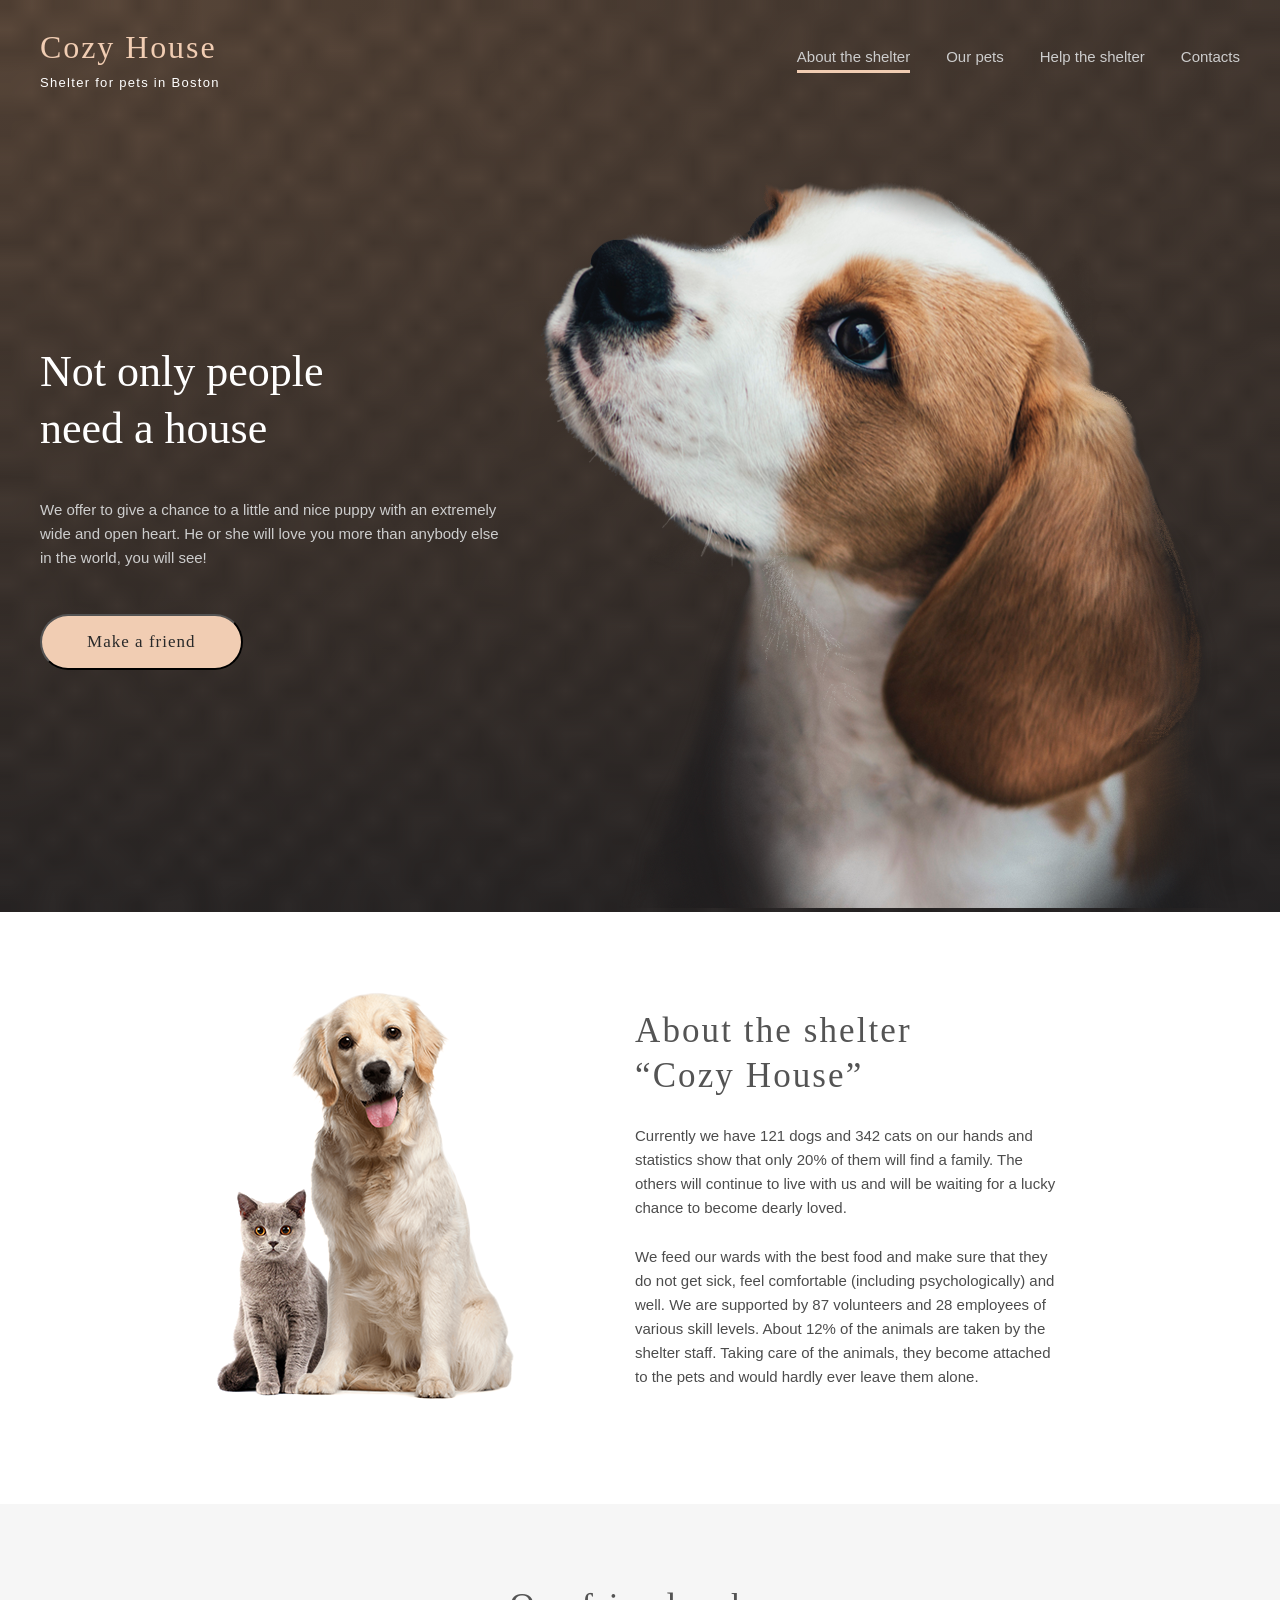
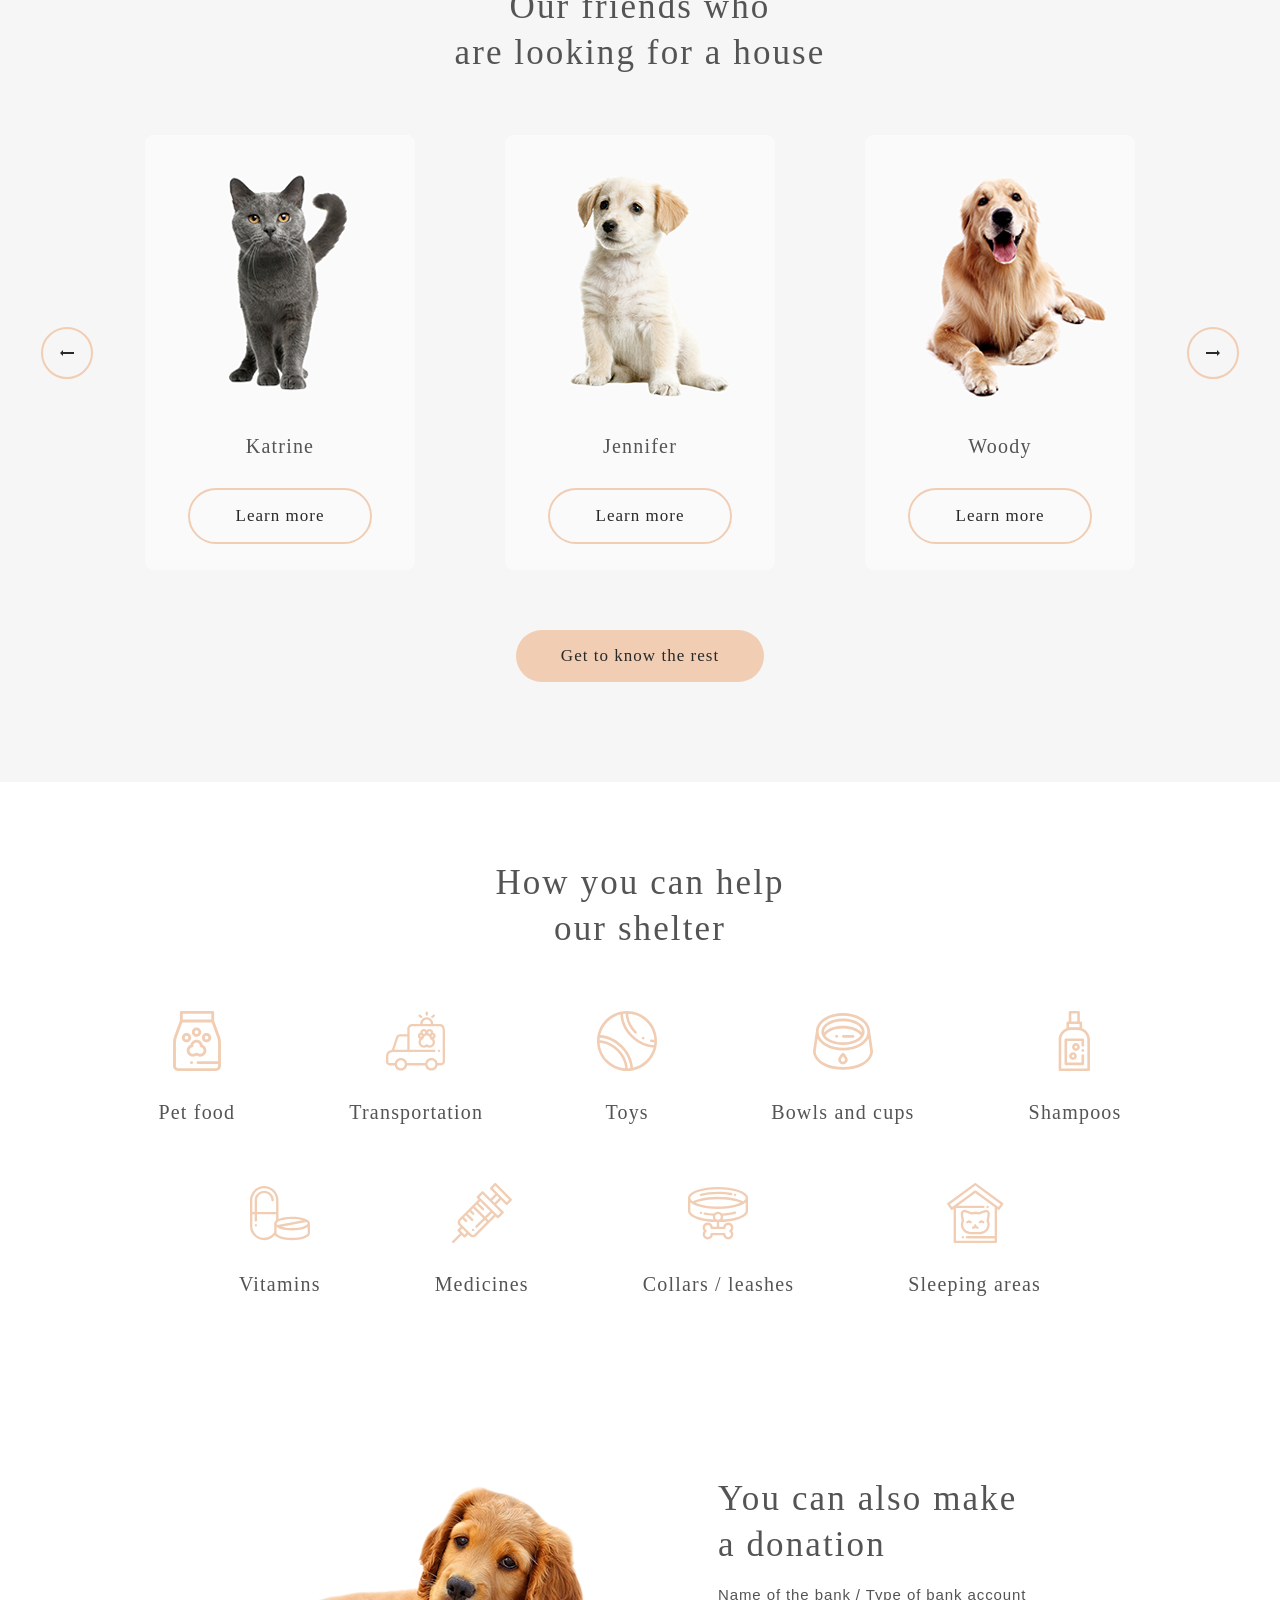
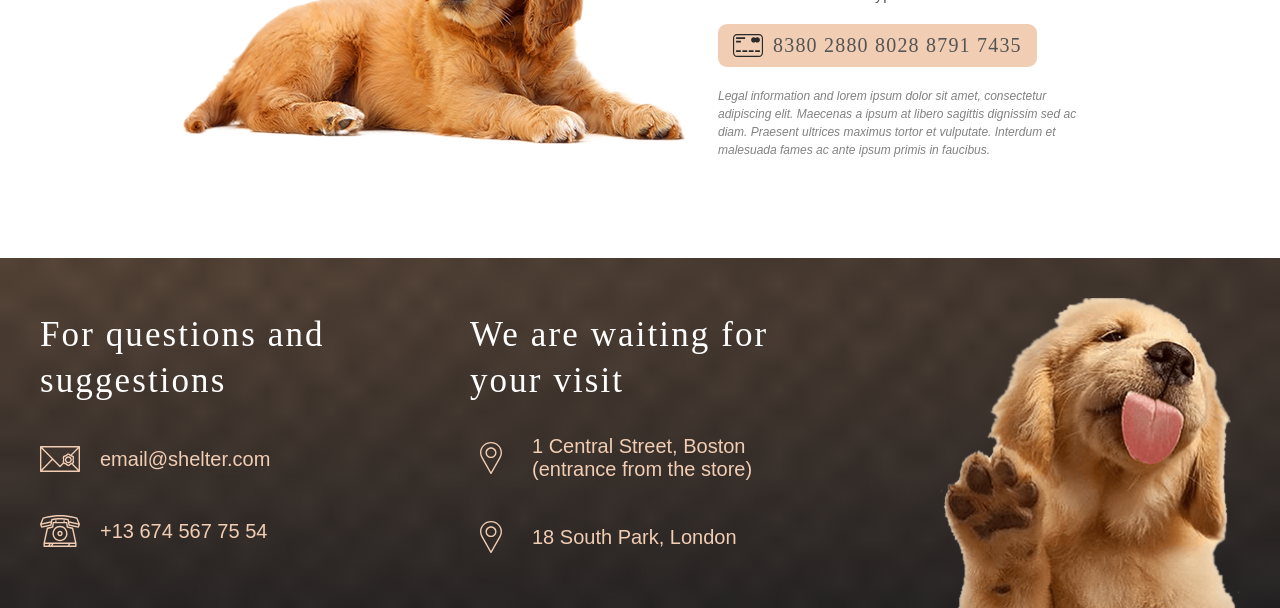
==== commit aacaf1a3: "style: add 320 style" ====
--- a/shelter/index.html
+++ b/shelter/index.html
@@ -24,7 +24,13 @@
                                 <li><a href="#contacts">Contacts</a></li>
                             </ul>
                             <button class="burger" type="button" aria-label="Open menu">
-                                <span class="burger_line"></span>
+                                <span class="burger_line">
+                                    <svg xmlns="http://www.w3.org/2000/svg" width="30" height="30" viewBox="0 0 30 30" fill="none">
+                                        <line x1="24" y1="30" x2="24" stroke="#F1CDB3" stroke-width="2"/>
+                                        <line x1="14" y1="30" x2="14" stroke="#F1CDB3" stroke-width="2"/>
+                                        <line x1="4" y1="30" x2="4" stroke="#F1CDB3" stroke-width="2"/>
+                                    </svg>
+                                </span>
                                 <span class="burger_line"></span>
                                 <span class="burger_line"></span>
                             </button>
@@ -71,34 +77,36 @@
             <div class="container">
                 <div class="pets__content">
                     <h2 class="pets__title">Our friends who <br> are looking for a house</h2>
-                    <div class="pets__slider">
-                        <button class="pagination_btn pagination_btn--prev" type="button" aria-label="Previous">
-                            <svg width="14" height="6" viewBox="0 0 14 6" fill="none" xmlns="http://www.w3.org/2000/svg">
-                                <path d="M14 2V4H3V6L0 3L3 0V2H14Z" fill="currentColor"/>
-                            </svg>
-                        </button>
-                        <div class="cards">
-                            <a href="#" class="card">
-                                <img src="assets/pets-katrine.png" alt="Cat 1" class="card__image">
-                                <p class="card__name">Katrine</p>
-                                <span class="btn btn__secondary">Learn more</span>
-                            </a>
-                            <a href="#" class="card">
-                                <img src="assets/pets-jennifer.png" alt="Dog 1" class="card__image">
-                                <p class="card__name">Jennifer</p>
-                                <span class="btn btn__secondary">Learn more</span>
-                            </a>
-                            <a href="#" class="card">
-                                <img src="assets/pets-woody.png" alt="Dog 2" class="card__image">
-                                <p class="card__name">Woody</p>
-                                <span class="btn btn__secondary">Learn more</span>
-                            </a>
-                        </div> 
-                        <button class="pagination_btn pagination_btn--next" type="button" aria-label="Next">
-                            <svg width="14" height="6" viewBox="0 0 14 6" fill="none" xmlns="http://www.w3.org/2000/svg" style="transform: rotate(180deg);">
-                                <path d="M14 2V4H3V6L0 3L3 0V2H14Z" fill="currentColor"/>
-                            </svg>
-                        </button>
+                    <div class="pets__slider-wrapper">
+                        <div class="pets__slider">
+                            <button class="pagination_btn pagination_btn--prev" type="button" aria-label="Previous">
+                                <svg width="14" height="6" viewBox="0 0 14 6" fill="none" xmlns="http://www.w3.org/2000/svg">
+                                    <path d="M14 2V4H3V6L0 3L3 0V2H14Z" fill="currentColor"/>
+                                </svg>
+                            </button>
+                            <div class="cards">
+                                <a href="#" class="card">
+                                    <img src="assets/pets-katrine.png" alt="Cat 1" class="card__image">
+                                    <p class="card__name">Katrine</p>
+                                    <span class="btn btn__secondary">Learn more</span>
+                                </a>
+                                <a href="#" class="card">
+                                    <img src="assets/pets-jennifer.png" alt="Dog 1" class="card__image">
+                                    <p class="card__name">Jennifer</p>
+                                    <span class="btn btn__secondary">Learn more</span>
+                                </a>
+                                <a href="#" class="card">
+                                    <img src="assets/pets-woody.png" alt="Dog 2" class="card__image">
+                                    <p class="card__name">Woody</p>
+                                    <span class="btn btn__secondary">Learn more</span>
+                                </a>
+                            </div> 
+                            <button class="pagination_btn pagination_btn--next" type="button" aria-label="Next">
+                                <svg width="14" height="6" viewBox="0 0 14 6" fill="none" xmlns="http://www.w3.org/2000/svg" style="transform: rotate(180deg);">
+                                    <path d="M14 2V4H3V6L0 3L3 0V2H14Z" fill="currentColor"/>
+                                </svg>
+                            </button>
+                        </div>
                     </div>
                     <a class="btn btn__primary" href="pets.html">Get to know the rest</a>
                 </div>
--- a/shelter/styles/main.css
+++ b/shelter/styles/main.css
@@ -282,6 +282,7 @@
     transition: background-color 0.3s, box-shadow 0.3s;
     text-decoration: none;
     flex-shrink: 0;
+    flex: 0 0 270px;
 }
 .card__name {
     color: var(--color-dark-l, #545454);
@@ -686,6 +687,8 @@
     }
     .pets-cards {
         grid-template-columns: repeat(2, 1fr);
+        max-width: 708px;
+        padding: 0 64px;
     }
     .donation {
         padding-right: 0;
@@ -722,4 +725,181 @@
         margin: 0 auto;
         padding: 40px 30px 0;
     }
+    .pets__content {
+        gap: 40px;
+    }
+}
+/* Mobile 320px */
+@media screen and (max-width: 320px) {
+    body {
+        overflow-x: hidden;
+    }
+    .container {
+        max-width: 320px;
+        padding: 0 10px;
+    }
+    .hero {
+        max-width: 320px;
+    }
+    .menu__list, .menu__list-pets {
+        display: none;
+    }
+    .header {
+        max-width: 320px;
+    }
+    .burger {
+        display: block;
+        background: none;
+        cursor: pointer;
+        border: none;
+    }
+    .burger_line { 
+        transform: rotate(-90deg);
+    }
+    .menu__container {
+        max-width: 280px;
+        justify-content: space-between;
+    }
+    .hero__title {
+        font-size: 25px;
+        max-width: 300px;
+        padding: 0 45px;
+        text-align: center;
+    }
+    .hero__subheading {
+        font-size: 15px;
+        max-width: 300px;
+        text-align: center;
+    }
+    .hero__img-container img{
+        width: 260px;
+        height: 271.774px;
+    }
+    .about {
+        padding-top: 42px;
+        margin: 0;
+    }
+    .about__title {
+        font-size: 25px;
+        max-width: 300px;
+        text-align: center;
+    }
+    .about__subheading {
+        text-align: justify;
+    }
+    .about__content {
+        gap: 42px;
+    }
+    .about__image-container img {
+        width: 260px;
+        height: 353.6px;
+    }
+    .pets__content {
+        gap: 42px;
+        max-width: 300px;
+        margin: 0 auto;
+    }
+    .pets__title {
+        font-size: 25px;
+        max-width: 300px;
+        text-align: center;
+    }
+    .pets__slider-wrapper {
+        overflow: hidden;
+        width: 100%;
+        max-width: 290px;
+        margin: 0 auto;
+    }
+    .pets__slider {
+        display: flex;
+        flex-direction: column;
+        justify-content: center;
+    }
+    .help {
+        max-width: 300px;
+        width: 100%;
+        padding: 42px 5px;
+    }
+    .help__list {
+        grid-template-columns: repeat(2, 1fr);
+        column-gap: 30px;
+        row-gap: 42px;
+        padding: 0;
+    }
+    .help__title {
+        font-size: 25px;
+        max-width: 280px;
+        text-align: center;
+    }
+    .icon__text {
+        font-size: 15px;
+    }
+    .help__icons-item img {
+        width: 50px;
+        height: 50px;
+    }
+    .donation {
+        max-width: 300px;
+        width: 100%;
+        padding-top: 42px;
+        gap:20px;
+    }
+    .donation__title {
+        text-align: center;
+        font-size: 25px;
+    }
+    .donation__subheading {
+        max-width: 273px;
+        width: 100%;
+    }
+    .credit-card {
+        width: 100%;
+        max-width: 320px;
+        padding: 10px 15px;
+        gap: 10px;
+    }
+    .credit-card__num {
+        font-size: 15px;
+    }
+    .credit-card__image {
+        width: 30px;
+        height: 23px;
+    }
+    .donation__image {
+        width: 260px;
+        height: 135.2px;
+        flex-shrink: 0;
+    }
+    .footer__content {
+        display: inline-flex;
+        flex-direction: column;
+        justify-content: center;
+        align-items: center;
+        gap: 40px;
+        max-width: 300px;
+        padding: 0;
+    }
+    .footer__title {
+        text-align: center;
+        font-size: 25px;
+    }
+    .location__item {
+        max-width: 300px;
+    }
+    .footer__image-container img{
+        width: 260px;
+        height: 269px;
+    }
+    .footer__list {
+        align-items: center;
+    }
+    .pets-cards {
+        grid-template-columns: repeat(1, 1fr);
+        padding: 0;
+    }
+    .pagination {
+        width: 100%;
+        max-width: 300px;
+        gap: 10px;
+    }
 }
